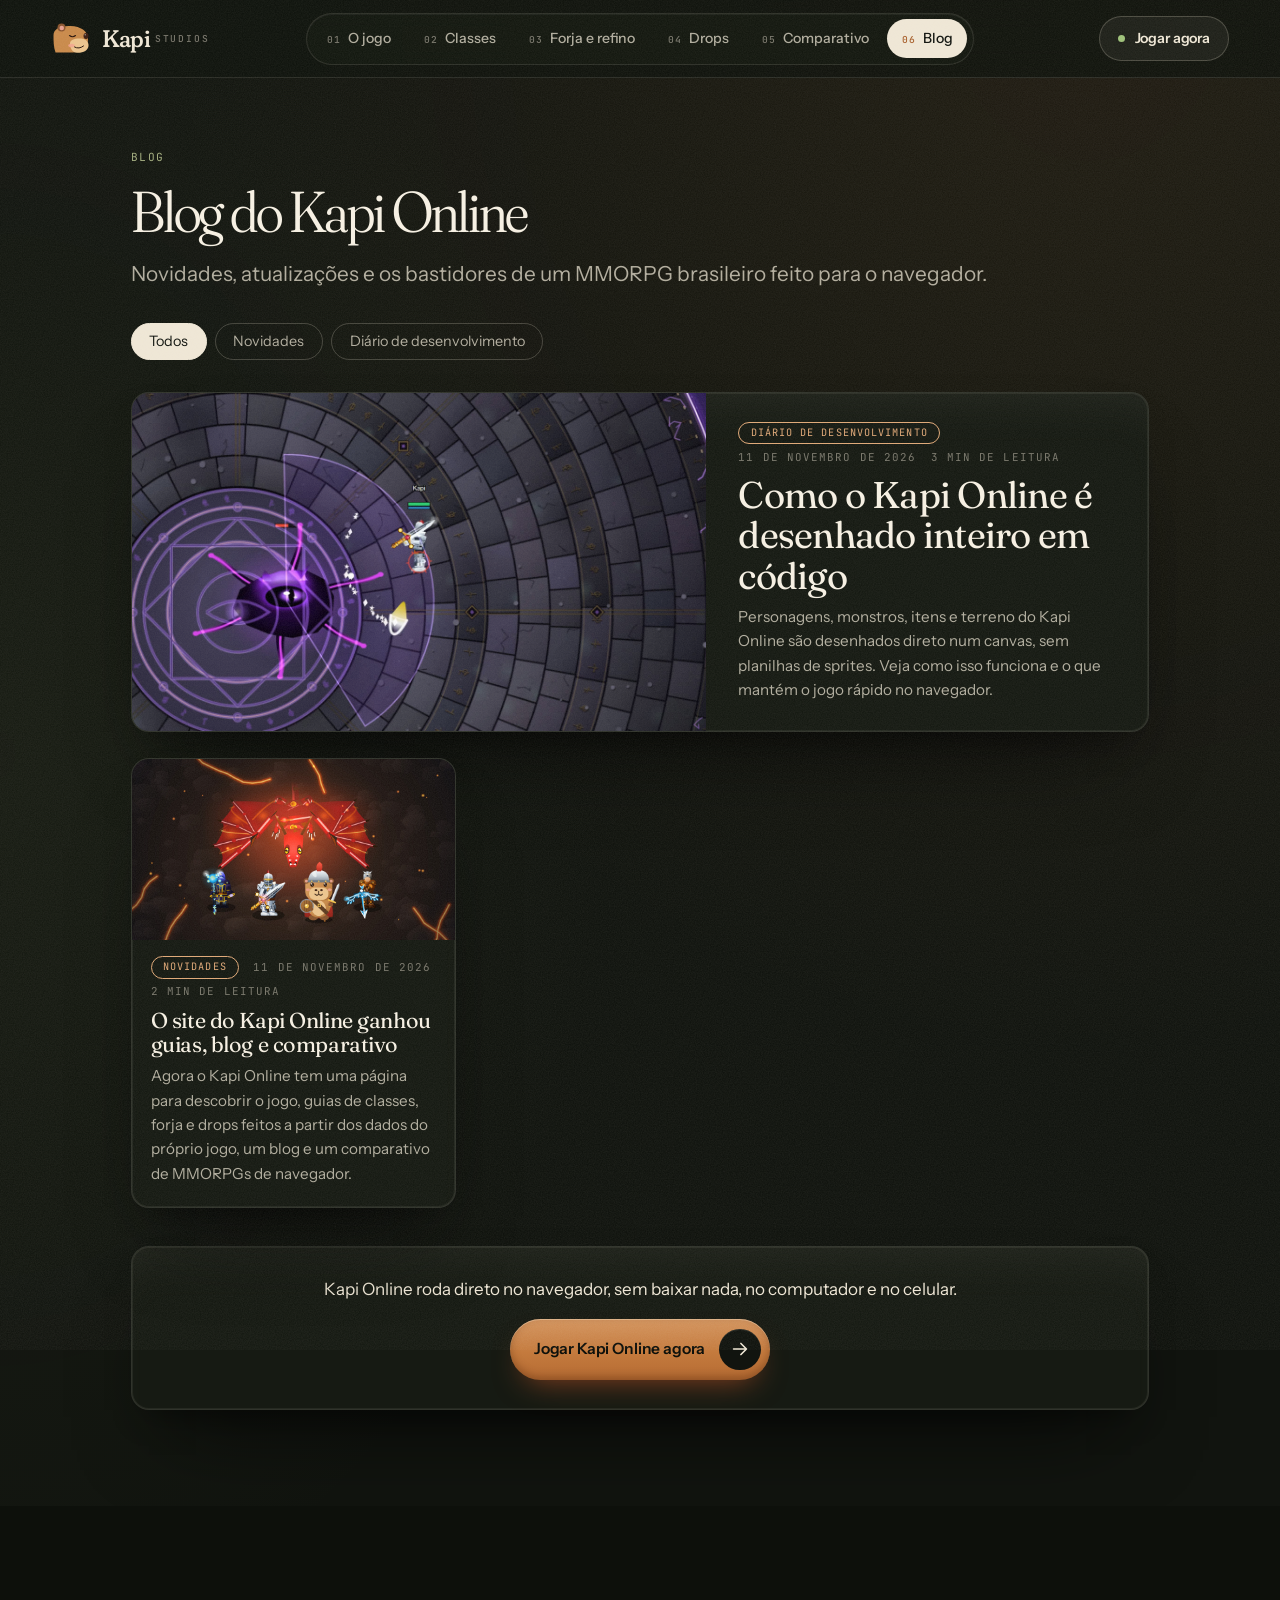
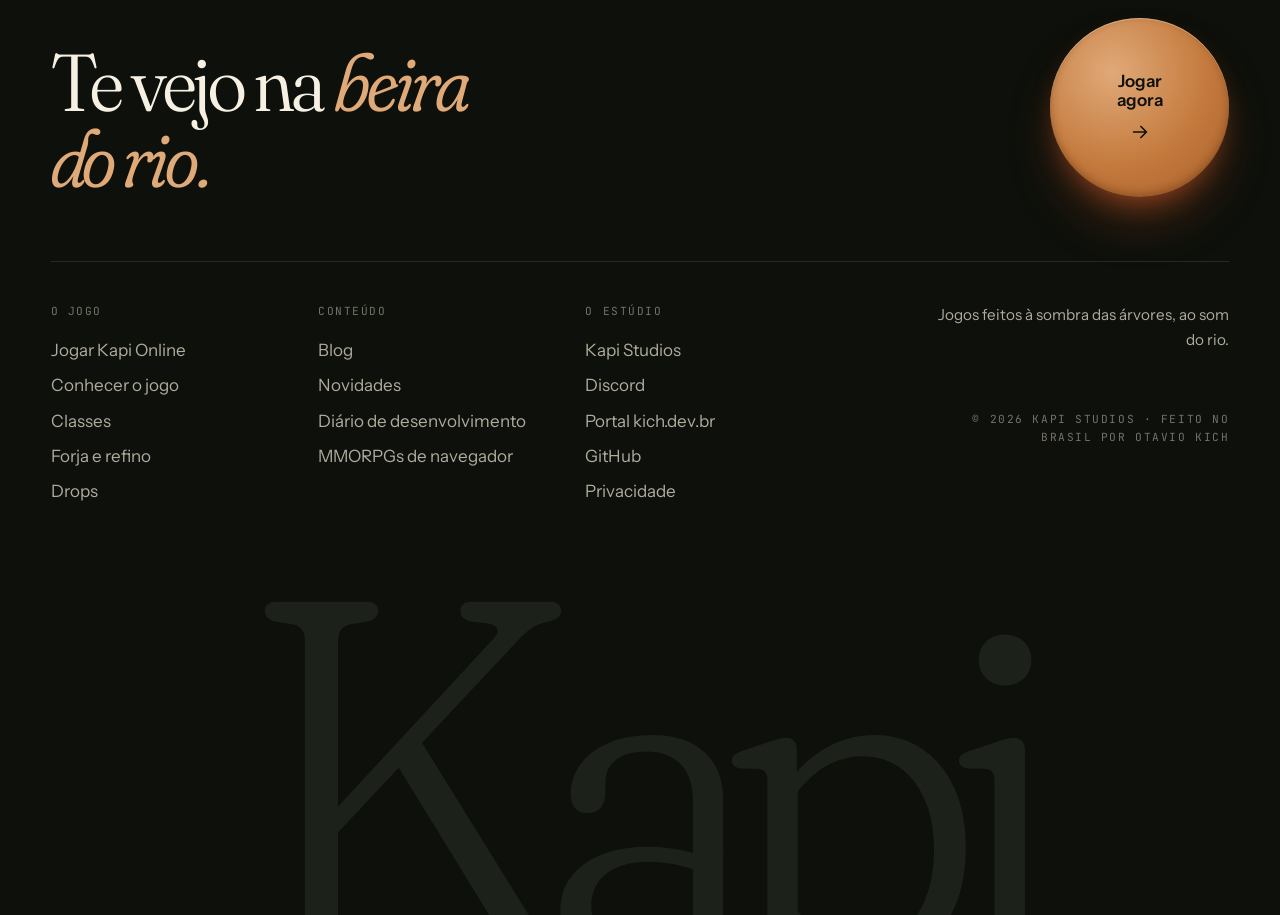
==== blog/index.html @ 9af3a51d "feat: sync latest updates from 2mmorpgexport (2026-11-11)" ====
<!DOCTYPE html>
<html lang="pt-BR">
<head>
<meta charset="UTF-8">
<meta name="viewport" content="width=device-width, initial-scale=1">
<title>Blog do Kapi Online: novidades e diário de desenvolvimento</title>
<meta name="description" content="Novidades, atualizações e o diário de desenvolvimento do Kapi Online, o MMORPG brasileiro de navegador.">
<meta name="theme-color" content="#11140f">
<link rel="canonical" href="https://kapistudios.kich.dev.br/blog/">
<meta property="og:type" content="website">
<meta property="og:site_name" content="Kapi Studios">
<meta property="og:locale" content="pt_BR">
<meta property="og:url" content="https://kapistudios.kich.dev.br/blog/">
<meta property="og:title" content="Blog do Kapi Online: novidades e diário de desenvolvimento">
<meta property="og:description" content="Novidades, atualizações e o diário de desenvolvimento do Kapi Online, o MMORPG brasileiro de navegador.">
<meta property="og:image" content="https://mmorpg.kich.dev.br/assets/social/kapi-online-v1.jpg">
<meta name="twitter:card" content="summary_large_image">
<meta name="twitter:title" content="Blog do Kapi Online: novidades e diário de desenvolvimento">
<meta name="twitter:description" content="Novidades, atualizações e o diário de desenvolvimento do Kapi Online, o MMORPG brasileiro de navegador.">
<meta name="twitter:image" content="https://mmorpg.kich.dev.br/assets/social/kapi-online-v1.jpg">
<link rel="icon" type="image/svg+xml" href="/assets/kapi-mark.svg">
<link rel="preconnect" href="https://fonts.googleapis.com">
<link rel="preconnect" href="https://fonts.gstatic.com" crossorigin>
<link href="https://fonts.googleapis.com/css2?family=Fraunces:ital,opsz,wght,SOFT,WONK@0,9..144,300..800,0..100,0..1;1,9..144,300..800,0..100,0..1&family=Instrument+Sans:wght@400..700&family=JetBrains+Mono:wght@400;500&display=swap" rel="stylesheet">
<link rel="stylesheet" href="/assets/site.css?v=42cb1a65">
<script>document.documentElement.classList.add('js')</script>
<script type="application/ld+json">{"@context":"https://schema.org","@type":"BreadcrumbList","itemListElement":[{"@type":"ListItem","position":1,"name":"Kapi Studios","item":"https://kapistudios.kich.dev.br/"},{"@type":"ListItem","position":2,"name":"Blog","item":"https://kapistudios.kich.dev.br/blog/"}]}</script>

</head>
<body>
<a class="skip-link" href="#conteudo">Pular direto pro conteúdo</a>
<div class="grain" aria-hidden="true"></div>
<header class="site-header" id="site-header">
<a href="/" class="brand" aria-label="Kapi Studios, página inicial"><img src="/assets/kapi-mark.svg" alt="" width="40" height="32" class="brand-mark"><span class="brand-word">Kapi<em>studios</em></span></a>
<nav class="main-nav" id="main-nav" aria-label="Navegação principal"><a class="nav-link" href="/mmorpg/"><span class="nav-num">01</span>O jogo</a><a class="nav-link" href="/mmorpg/classes/"><span class="nav-num">02</span>Classes</a><a class="nav-link" href="/mmorpg/forja/"><span class="nav-num">03</span>Forja e refino</a><a class="nav-link" href="/mmorpg/drops/"><span class="nav-num">04</span>Drops</a><a class="nav-link" href="/mmorpg/melhores-mmorpgs-de-navegador/"><span class="nav-num">05</span>Comparativo</a><a class="nav-link" href="/blog/" aria-current="page"><span class="nav-num">06</span>Blog</a></nav>
<div class="header-actions">
<a class="btn btn-pill" href="https://mmorpg.kich.dev.br/"><span class="live-dot" aria-hidden="true"></span><span>Jogar agora</span></a>
<button type="button" class="nav-toggle" id="nav-toggle" aria-expanded="false" aria-controls="main-nav" aria-label="Abrir o menu"><span></span><span></span></button>
</div>
</header>
<main id="conteudo" class="page">
<header class="page-head">
<p class="mono section-tag">blog</p>
<h1 class="display-md">Blog do Kapi Online</h1>
<p class="lead">Novidades, atualizações e os bastidores de um MMORPG brasileiro feito para o navegador.</p>
</header>
<ul class="cats" aria-label="Categorias"><li><a href="/blog/" aria-current="page">Todos</a></li><li><a href="/blog/categoria/novidades/">Novidades</a></li><li><a href="/blog/categoria/diario-de-desenvolvimento/">Diário de desenvolvimento</a></li></ul>
<div class="reveal"><article class="post-card featured"><img src="/assets/mmorpg/void.jpg" alt="Um guerreiro enfrenta o Terror do Vazio numa arena de runas desenhada em código" loading="eager"><div class="body"><div class="meta"><span class="chip">Diário de desenvolvimento</span><time datetime="2026-11-11">11 de novembro de 2026</time><span>3 min de leitura</span></div><h3><a href="/blog/como-o-kapi-online-e-desenhado-em-codigo/">Como o Kapi Online é desenhado inteiro em código</a></h3><p>Personagens, monstros, itens e terreno do Kapi Online são desenhados direto num canvas, sem planilhas de sprites. Veja como isso funciona e o que mantém o jogo rápido no navegador.</p></div></article></div>
<ul class="posts"><li class="reveal"><article class="post-card"><img src="/assets/mmorpg/hero.jpg" alt="Personagens das classes do Kapi Online diante de um dragão vermelho" loading="lazy"><div class="body"><div class="meta"><span class="chip">Novidades</span><time datetime="2026-11-11">11 de novembro de 2026</time><span>2 min de leitura</span></div><h3><a href="/blog/site-novo-guias-blog-comparativo/">O site do Kapi Online ganhou guias, blog e comparativo</a></h3><p>Agora o Kapi Online tem uma página para descobrir o jogo, guias de classes, forja e drops feitos a partir dos dados do próprio jogo, um blog e um comparativo de MMORPGs de navegador.</p></div></article></li></ul>
<aside class="cta"><p>Kapi Online roda direto no navegador, sem baixar nada, no computador e no celular.</p><a class="btn btn-primary" href="https://mmorpg.kich.dev.br/"><span>Jogar Kapi Online agora</span><span class="btn-icon"><svg width="22" height="22" viewBox="0 0 24 24" aria-hidden="true"><path d="M5 12h13M13 6l6 6-6 6" fill="none" stroke="currentColor" stroke-width="1.8" stroke-linecap="round" stroke-linejoin="round"/></svg></span></a></aside>
</main>
<footer class="site-footer">
<div class="footer-top">
<p class="footer-invite">Te vejo na <em>beira do rio.</em></p>
<a class="footer-orb" href="https://mmorpg.kich.dev.br/"><span>Jogar<br>agora</span><svg width="22" height="22" viewBox="0 0 24 24" aria-hidden="true"><path d="M5 12h13M13 6l6 6-6 6" fill="none" stroke="currentColor" stroke-width="1.8" stroke-linecap="round" stroke-linejoin="round"/></svg></a>
</div>
<div class="footer-cols">
<div class="footer-col"><p class="mono">o jogo</p><ul>
<li><a href="https://mmorpg.kich.dev.br/">Jogar Kapi Online</a></li>
<li><a href="/mmorpg/">Conhecer o jogo</a></li>
<li><a href="/mmorpg/classes/">Classes</a></li>
<li><a href="/mmorpg/forja/">Forja e refino</a></li>
<li><a href="/mmorpg/drops/">Drops</a></li>
</ul></div>
<div class="footer-col"><p class="mono">conteúdo</p><ul>
<li><a href="/blog/">Blog</a></li>
<li><a href="/blog/categoria/novidades/">Novidades</a></li>
<li><a href="/blog/categoria/diario-de-desenvolvimento/">Diário de desenvolvimento</a></li>
<li><a href="/mmorpg/melhores-mmorpgs-de-navegador/">MMORPGs de navegador</a></li>
</ul></div>
<div class="footer-col"><p class="mono">o estúdio</p><ul>
<li><a href="/">Kapi Studios</a></li>
<li><a href="https://discord.gg/JKZxhSctuv" rel="noopener noreferrer">Discord</a></li>
<li><a href="https://kich.dev.br" rel="noopener noreferrer">Portal kich.dev.br</a></li>
<li><a href="https://github.com/tavmata" rel="noopener noreferrer">GitHub</a></li>
<li><a href="https://mmorpg.kich.dev.br/privacy">Privacidade</a></li>
</ul></div>
<p class="footer-note">Jogos feitos à sombra das árvores, ao som do rio. <span class="mono">&copy; 2026 Kapi Studios &middot; feito no Brasil por Otavio Kich</span></p>
</div>
<p class="footer-wordmark" aria-hidden="true"><span>K</span><span>a</span><span>p</span><span>i</span></p>
</footer>
<script>(function(){var t=document.getElementById('nav-toggle'),n=document.getElementById('main-nav');if(t&&n){t.addEventListener('click',function(){var o=n.classList.toggle('is-open');t.setAttribute('aria-expanded',o?'true':'false')})}var els=document.querySelectorAll('.reveal');if(!('IntersectionObserver' in window)){els.forEach(function(e){e.classList.add('in')});return}var io=new IntersectionObserver(function(es){es.forEach(function(x){if(x.isIntersecting){x.target.classList.add('in');io.unobserve(x.target)}})},{threshold:.12});els.forEach(function(e){io.observe(e)})})()</script>
</body>
</html>
---- assets/site.css ----
/* Kapi Studios: game pages and blog (generated by tools/build-studio-site.js).
   Same palette, type and surfaces as ../style.css, kept apart so these pages stay light:
   forest ink, warm linen, clay and moss accents, Fraunces headings, mono labels. */
:root{
  --ink-950:#0d100b;--ink-900:#11140f;--ink-850:#161a13;--ink-800:#1c2119;--ink-700:#2a3125;--ink-600:#3b4434;
  --linen-50:#f6f0e3;--linen-100:#efe7d6;--linen-200:#e3d8c1;--linen-300:#cdbf9f;--linen-500:#9b9079;
  --clay-600:#a85f2b;--clay-500:#c47a3d;--clay-300:#e0a978;--ember:#df5f2b;--moss-500:#6e7b4b;--moss-300:#a3ad7f;--river:#4c7d78;--firefly:#e8cf7a;
  --bg:var(--ink-900);--text:var(--linen-100);--text-soft:rgba(239,231,214,.72);--text-faint:rgba(239,231,214,.46);
  --hairline:rgba(239,231,214,.12);--hairline-strong:rgba(239,231,214,.22);
  --font-display:'Fraunces','Iowan Old Style',Georgia,serif;
  --font-body:'Instrument Sans',ui-sans-serif,system-ui,-apple-system,sans-serif;
  --font-mono:'JetBrains Mono',ui-monospace,'SFMono-Regular',monospace;
  --gutter:clamp(1.25rem,.6rem + 3.2vw,4rem);
  --radius-sm:10px;--radius-md:18px;--radius-lg:30px;
  --shadow-plate:inset 0 0 0 1px rgba(239,231,214,.07),inset 0 40px 60px -40px rgba(239,231,214,.08),0 50px 90px -40px rgba(0,0,0,.75),0 18px 30px -18px rgba(0,0,0,.5);
  --shadow-press:inset 0 1px 0 rgba(255,236,210,.38),inset 0 -3px 8px rgba(70,28,6,.35),0 14px 30px -14px rgba(223,95,43,.6);
  --ease-out:cubic-bezier(.22,1,.36,1);--ease-spring:cubic-bezier(.34,1.56,.64,1)
}
*,*::before,*::after{box-sizing:border-box;margin:0;padding:0}
html{background:var(--ink-950);font-size:16px;scroll-behavior:smooth;-webkit-text-size-adjust:100%}
body{background:radial-gradient(120% 70% at 85% 0%,rgba(196,122,61,.09),transparent 60%),radial-gradient(80% 60% at 0% 30%,rgba(110,123,75,.08),transparent 60%),var(--bg);color:var(--text);font-family:var(--font-body);font-size:1.0625rem;line-height:1.6;-webkit-font-smoothing:antialiased;overflow-x:hidden;text-rendering:optimizeLegibility}
img,video,svg{display:block;max-width:100%}
img{height:auto}
button{font:inherit;color:inherit;background:none;border:0;cursor:pointer}
a{color:var(--clay-300)}
a:hover{color:var(--linen-50)}
ul,ol{list-style:none}
::selection{background:var(--clay-500);color:var(--ink-950)}
:focus-visible{outline:1.5px solid var(--firefly);outline-offset:4px;border-radius:6px}
.skip-link{position:fixed;top:-100px;left:1rem;z-index:1001;padding:.7rem 1.1rem;border-radius:999px;background:var(--linen-100);color:var(--ink-900);font-weight:600;text-decoration:none;transition:top .3s var(--ease-out)}
.skip-link:focus{top:1rem}

/* type */
.mono{font-family:var(--font-mono);font-size:.7rem;font-weight:400;letter-spacing:.14em;text-transform:uppercase;color:var(--text-faint)}
.display-md,.display-lg,.manifesto{font-family:var(--font-display);font-weight:340;font-variation-settings:'opsz' 144,'SOFT' 50,'WONK' 0;letter-spacing:-.035em;line-height:1.02;color:var(--linen-50)}
.display-md{font-size:clamp(2rem,1.2rem + 3vw,3.6rem)}
.display-lg{font-size:clamp(2.4rem,1.2rem + 4.6vw,5.2rem)}
em{font-style:italic;font-variation-settings:'opsz' 144,'SOFT' 100,'WONK' 1;color:var(--clay-300)}
h2,h3{font-family:var(--font-display);font-weight:400;letter-spacing:-.02em;line-height:1.1;color:var(--linen-50)}
h2{font-size:clamp(1.6rem,1.2rem + 1.6vw,2.4rem);margin-bottom:.6rem}
h3{font-size:1.3rem;margin:1.4rem 0 .5rem}
p{margin-bottom:1rem}
.lead{font-size:clamp(1.08rem,.95rem + .45vw,1.3rem);color:var(--text-soft);max-width:62ch}
.note{color:var(--text-soft);font-size:.95rem}
.more{font-weight:600}

/* film grain */
.grain{position:fixed;inset:-50%;z-index:998;pointer-events:none;opacity:.07;background-image:url("data:image/svg+xml;utf8,<svg xmlns='http://www.w3.org/2000/svg' width='220' height='220'><filter id='n'><feTurbulence type='fractalNoise' baseFrequency='0.85' numOctaves='3' stitchTiles='stitch'/><feColorMatrix values='0 0 0 0 0.94  0 0 0 0 0.88  0 0 0 0 0.78  0 0 0 1.1 -0.2'/></filter><rect width='100%25' height='100%25' filter='url(%23n)'/></svg>")}

/* buttons */
.btn{position:relative;display:inline-flex;align-items:center;gap:.85rem;padding:.6rem .6rem .6rem 1.5rem;border-radius:999px;font-family:var(--font-body);font-size:.97rem;font-weight:600;letter-spacing:-.01em;text-decoration:none;white-space:nowrap;transition:background .4s var(--ease-out),color .4s var(--ease-out),box-shadow .4s var(--ease-out)}
.btn-icon{display:grid;place-items:center;width:2.6rem;height:2.6rem;border-radius:50%;transition:transform .5s var(--ease-spring)}
.btn:hover .btn-icon{transform:rotate(-35deg) scale(1.06)}
.btn-primary{background:linear-gradient(180deg,var(--clay-300) -40%,var(--clay-500) 55%,var(--clay-600) 140%);color:var(--ink-950);box-shadow:var(--shadow-press)}
.btn-primary:hover{color:var(--ink-950);box-shadow:var(--shadow-press),0 22px 44px -16px rgba(223,95,43,.7)}
.btn-primary .btn-icon{background:var(--ink-900);color:var(--linen-100);box-shadow:inset 0 1px 0 rgba(239,231,214,.12)}
.btn-ink{background:var(--ink-800);color:var(--linen-100);box-shadow:inset 0 1px 0 rgba(239,231,214,.14),0 16px 30px -16px rgba(13,16,11,.7);border:1px solid var(--hairline)}
.btn-ink:hover{color:var(--linen-50);background:var(--ink-700)}
.btn-ink .btn-icon{background:var(--clay-500);color:var(--ink-950)}
.btn-quiet{padding:.6rem 1rem .6rem .6rem;color:var(--text)}
.btn-quiet:hover{color:var(--linen-50)}
.play-disc{display:grid;place-items:center;width:2.6rem;height:2.6rem;border-radius:50%;border:1px solid var(--hairline-strong);transition:background .4s var(--ease-out),color .4s,transform .6s var(--ease-spring)}
.btn-quiet:hover .play-disc{background:var(--linen-100);color:var(--ink-900);transform:scale(1.08)}
.btn-pill{padding:.62rem 1.15rem;gap:.6rem;font-size:.88rem;background:rgba(239,231,214,.06);border:1px solid var(--hairline-strong);color:var(--text)}
.btn-pill:hover{background:var(--linen-100);color:var(--ink-900)}
.live-dot{display:inline-block;width:7px;height:7px;border-radius:50%;background:#9fc27a;flex:none;animation:livePulse 2.4s var(--ease-out) infinite}
@keyframes livePulse{0%{box-shadow:0 0 0 0 rgba(159,194,122,.55)}100%{box-shadow:0 0 0 10px rgba(159,194,122,0)}}

/* header */
.site-header{position:sticky;top:0;z-index:100;display:grid;grid-template-columns:1fr auto 1fr;align-items:center;padding:.8rem var(--gutter);background:rgba(17,20,15,.86);backdrop-filter:blur(14px) saturate(1.2);-webkit-backdrop-filter:blur(14px) saturate(1.2);border-bottom:1px solid var(--hairline)}
.brand{display:inline-flex;align-items:center;gap:.7rem;text-decoration:none;justify-self:start;color:var(--text)}
.brand:hover{color:var(--text)}
.brand-mark{width:40px;transition:transform .7s var(--ease-spring)}
.brand:hover .brand-mark{transform:rotate(-8deg) translateY(-2px)}
.brand-word{font-family:var(--font-display);font-size:1.5rem;font-weight:500;letter-spacing:-.03em;font-variation-settings:'opsz' 72,'SOFT' 100,'WONK' 0;line-height:1}
.brand-word em{margin-left:.3rem;font-family:var(--font-mono);font-style:normal;font-size:.6rem;letter-spacing:.2em;text-transform:uppercase;color:var(--text-faint);vertical-align:.5em;font-variation-settings:normal}
.main-nav{display:flex;gap:.25rem;padding:.35rem;border-radius:999px;background:rgba(22,26,19,.7);border:1px solid var(--hairline);box-shadow:inset 0 1px 0 rgba(239,231,214,.06)}
.nav-link{display:inline-flex;align-items:baseline;gap:.45rem;padding:.5rem .9rem;border-radius:999px;font-size:.88rem;font-weight:500;color:var(--text-soft);text-decoration:none;white-space:nowrap;transition:color .35s var(--ease-out),background .35s var(--ease-out)}
.nav-num{font-family:var(--font-mono);font-size:.6rem;letter-spacing:.1em;color:var(--text-faint)}
.nav-link:hover{color:var(--text);background:rgba(239,231,214,.06)}
.nav-link[aria-current="page"]{color:var(--ink-900);background:var(--linen-100)}
.nav-link[aria-current="page"] .nav-num{color:var(--clay-600)}
.header-actions{display:flex;align-items:center;gap:.75rem;justify-self:end}
.nav-toggle{display:none;position:relative;width:46px;height:46px;border-radius:50%;border:1px solid var(--hairline-strong);background:rgba(22,26,19,.7)}
.nav-toggle span{position:absolute;left:14px;right:14px;height:1.5px;background:var(--linen-100);transition:transform .4s var(--ease-out),top .4s var(--ease-out)}
.nav-toggle span:first-child{top:19px}
.nav-toggle span:last-child{top:26px}
.nav-toggle[aria-expanded="true"] span:first-child{top:22px;transform:rotate(45deg)}
.nav-toggle[aria-expanded="true"] span:last-child{top:22px;transform:rotate(-45deg)}

/* hero (game hub) */
.hero{position:relative;overflow:hidden;min-height:min(84vh,720px);display:grid;place-items:center;text-align:center;isolation:isolate}
.hero-bg{position:absolute;inset:0;z-index:-2;background-size:cover;background-position:center 35%}
.hero::after{content:"";position:absolute;inset:0;z-index:-1;background:radial-gradient(ellipse 72% 64% at 50% 52%,rgba(13,16,11,.7),transparent 80%),linear-gradient(180deg,rgba(13,16,11,.55) 0%,rgba(13,16,11,.3) 40%,rgba(13,16,11,.85) 86%,var(--ink-900) 100%)}
.hero-in{position:relative;max-width:900px;padding:56px var(--gutter) 90px}
.hero-logo{margin:0 auto 6px;width:min(200px,46vw);filter:drop-shadow(0 8px 18px rgba(0,0,0,.65))}
.hero-tag{display:block;margin-bottom:18px;color:var(--moss-300)}
.hero h1{margin-bottom:18px;text-shadow:0 8px 40px rgba(0,0,0,.8)}
.hero .lead{margin:0 auto 30px;color:var(--linen-100);text-shadow:0 2px 12px rgba(0,0,0,.9)}
.hero-cta{display:flex;flex-wrap:wrap;justify-content:center;align-items:center;gap:14px 22px}
.fireflies{position:absolute;inset:0;z-index:-1;pointer-events:none}
.fireflies span{position:absolute;left:var(--x);top:var(--y);width:var(--s);height:var(--s);border-radius:50%;background:var(--firefly);box-shadow:0 0 10px 3px rgba(232,207,122,.5);opacity:0;animation:drift var(--d) ease-in-out var(--dl) infinite}
@keyframes drift{0%{opacity:0;transform:translate(0,0)}20%{opacity:.9}50%{transform:translate(var(--dx),-30px)}80%{opacity:.7}100%{opacity:0;transform:translate(calc(var(--dx) * -.6),-70px)}}

/* page structure */
.wrap{max-width:1120px;margin:0 auto;padding:0 var(--gutter)}
.wrap.narrow{max-width:820px;text-align:center}
.band{padding:clamp(3.5rem,2rem + 6vw,7rem) 0}
.section-label{display:flex;align-items:center;gap:1rem;margin-bottom:2rem}
.label-rule{flex:1;max-width:120px;height:1px;background:var(--hairline-strong)}
.wrap.narrow .section-label{justify-content:center}
.section-head{max-width:62ch;margin:0 0 2.4rem}
.page{max-width:1120px;margin:0 auto;padding:clamp(2.5rem,2rem + 3vw,5rem) var(--gutter) 4rem}
.page-head{margin-bottom:2rem}
.section-tag{display:block;margin-bottom:1rem;color:var(--moss-300)}
.page-head h1{margin-bottom:1rem}

/* stats */
.stats{max-width:1120px;margin:-3.2rem auto 0;position:relative;z-index:3;padding:0 var(--gutter)}
.stats ul{display:grid;grid-template-columns:repeat(4,1fr);background:var(--ink-850);border:1px solid var(--hairline);border-radius:var(--radius-md);box-shadow:var(--shadow-plate)}
.stats li{padding:1.3rem .8rem;text-align:center;border-right:1px solid var(--hairline)}
.stats li:last-child{border-right:0}
.stats b{display:block;font-family:var(--font-display);font-weight:340;font-size:clamp(2rem,1.4rem + 2.4vw,3.2rem);line-height:1.05;color:var(--clay-300);font-variation-settings:'opsz' 144,'SOFT' 50}

/* class cards */
.cards{display:grid;grid-template-columns:repeat(auto-fit,minmax(190px,1fr));gap:14px}
.class-card{display:block;height:100%;padding:1.2rem 1.1rem 1.1rem;border-radius:var(--radius-md);background:linear-gradient(180deg,var(--ink-800),var(--ink-850));border:1px solid var(--hairline);border-top:3px solid var(--c,var(--clay-500));color:var(--text-soft);text-decoration:none;box-shadow:var(--shadow-plate);transition:transform .4s var(--ease-out),border-color .4s}
.class-card:hover{transform:translateY(-5px);border-color:var(--c);color:var(--text)}
.class-card h3{margin:0 0 .5rem;color:var(--c,var(--linen-50));font-size:1.45rem}
.class-card p{margin:0;font-size:.92rem}
.cards + .note{text-align:center;margin-top:1.6rem}

/* feature rows */
.feature{display:grid;grid-template-columns:1fr 1.1fr;gap:clamp(1.6rem,4vw,4rem);align-items:center}
.feature.rev figure{order:2}
.feature figure{margin:0;border-radius:var(--radius-md);overflow:hidden;border:1px solid var(--hairline);box-shadow:var(--shadow-plate)}
.feature figure img{width:100%;aspect-ratio:16/10;object-fit:cover}
.feature h2{margin-bottom:1rem}
.plate{background:var(--ink-850)}
.ladder{display:flex;align-items:flex-end;gap:5px;height:240px;padding:22px 16px 10px}
.ladder .bar{flex:1;height:100%;display:flex;flex-direction:column;justify-content:flex-end;align-items:center;gap:5px}
.ladder .bar i{display:block;width:100%;height:calc((100% - 22px) * var(--p));border-radius:5px 5px 0 0;background:linear-gradient(180deg,var(--firefly),var(--clay-500));box-shadow:inset 0 1px 0 rgba(255,244,219,.4)}
.ladder .bar.risk i{background:linear-gradient(180deg,#e9805f,#8f2f1c)}
.ladder .bar b{font-family:var(--font-mono);font-size:.62rem;font-weight:400;color:var(--text-faint);height:17px}
.ladder-cap{margin:0;padding:.8rem 1rem;font-size:.85rem;color:var(--text-soft);text-align:center;border-top:1px solid var(--hairline)}
.ores{display:flex;flex-wrap:wrap;gap:.6rem;margin:1rem 0 1.4rem}
.ore{display:inline-flex;align-items:center;gap:.5rem;padding:.35rem .9rem;border-radius:999px;background:var(--ink-850);border:1px solid var(--hairline);font-size:.88rem}
.ore i{width:11px;height:11px;border-radius:50%;background:var(--c);box-shadow:0 0 9px var(--c)}
.manifesto-band{background:linear-gradient(180deg,transparent,rgba(110,123,75,.06),transparent)}
.manifesto{font-size:clamp(2.2rem,1.2rem + 4vw,4.4rem);margin-bottom:1.4rem}
.manifesto-band p:not(.manifesto){color:var(--text-soft);max-width:56ch;margin-left:auto;margin-right:auto}
.more-row{text-align:center;margin-top:1.6rem}

/* guides: plates and tables */
.panel{background:var(--ink-850);border:1px solid var(--hairline);border-radius:var(--radius-md);padding:1.6rem 1.6rem .8rem;margin:1.4rem 0;box-shadow:var(--shadow-plate)}
.toc{display:flex;flex-wrap:wrap;gap:.5rem .6rem;margin:1.2rem 0}
.toc a{display:block;padding:.4rem 1rem;border-radius:999px;background:var(--ink-850);border:1px solid var(--hairline);color:var(--text-soft);text-decoration:none;font-size:.92rem}
.toc a:hover{border-color:var(--clay-300);color:var(--linen-50)}
.scroll{overflow-x:auto;margin:0 0 1rem;border-radius:var(--radius-sm);background:var(--ink-900);border:1px solid var(--hairline)}
table{width:100%;border-collapse:collapse;font-size:.93rem;min-width:560px}
caption{caption-side:top;text-align:left;padding:.7rem .9rem;color:var(--text-faint);font-size:.85rem}
th,td{text-align:left;padding:.6rem .9rem;vertical-align:top;border-bottom:1px solid var(--hairline)}
th{font-family:var(--font-mono);font-size:.68rem;font-weight:400;letter-spacing:.12em;text-transform:uppercase;color:var(--clay-300);background:var(--ink-850);white-space:nowrap}
tbody tr:nth-child(even){background:rgba(239,231,214,.025)}
td.num,th.num{text-align:right;white-space:nowrap}
td.safe{color:#a9d68b}
td.risk{color:#f0a08c}
ul.plain{padding-left:1.2rem;list-style:disc;margin-bottom:1rem}
ul.plain li{margin-bottom:.35rem}
.cta{margin:2.4rem 0 0;padding:1.8rem;border-radius:var(--radius-md);background:var(--ink-850);border:1px solid var(--hairline);text-align:center;box-shadow:var(--shadow-plate)}
.cta p{margin-bottom:1rem}

/* blog */
.cats{display:flex;flex-wrap:wrap;gap:.5rem;margin:.4rem 0 2rem}
.cats a{display:block;padding:.4rem 1.1rem;border-radius:999px;border:1px solid var(--hairline-strong);color:var(--text-soft);text-decoration:none;font-size:.9rem}
.cats a:hover{color:var(--linen-50);border-color:var(--clay-300)}
.cats a[aria-current="page"]{background:var(--linen-100);color:var(--ink-900);border-color:var(--linen-100)}
.posts{display:grid;grid-template-columns:repeat(auto-fill,minmax(290px,1fr));gap:22px}
.post-card{position:relative;display:flex;flex-direction:column;height:100%;border-radius:var(--radius-md);overflow:hidden;background:var(--ink-850);border:1px solid var(--hairline);box-shadow:var(--shadow-plate);transition:transform .45s var(--ease-out)}
.post-card:hover{transform:translateY(-5px)}
.post-card img{width:100%;aspect-ratio:16/9;object-fit:cover}
.post-card .body{padding:1rem 1.2rem 1.3rem;display:flex;flex-direction:column;gap:.5rem;flex:1}
.post-card h3{margin:0;font-size:1.35rem}
.post-card h3 a{color:var(--linen-50);text-decoration:none}
.post-card h3 a::after{content:"";position:absolute;inset:0}
.post-card p{margin:0;color:var(--text-soft);font-size:.95rem}
.meta{display:flex;flex-wrap:wrap;gap:.3rem .9rem;align-items:center;font-family:var(--font-mono);font-size:.68rem;letter-spacing:.1em;text-transform:uppercase;color:var(--text-faint)}
.chip{display:inline-block;padding:.12rem .7rem;border-radius:999px;border:1px solid var(--clay-300);color:var(--clay-300);text-decoration:none;font-size:.64rem}
a.chip:hover{background:var(--clay-300);color:var(--ink-900)}
.featured{display:grid;grid-template-columns:1.3fr 1fr;margin-bottom:1.6rem}
.featured img{aspect-ratio:auto;height:100%;min-height:280px}
.featured .body{padding:1.8rem 2rem;justify-content:center}
.featured h3{font-size:clamp(1.7rem,1.2rem + 1.4vw,2.4rem)}
.article{max-width:780px;margin:0 auto;padding:clamp(2.5rem,2rem + 3vw,5rem) var(--gutter) 2rem}
.article .meta{margin-bottom:1.2rem}
.article h1{margin-bottom:1rem}
.article .cover{width:100%;aspect-ratio:16/9;object-fit:cover;border-radius:var(--radius-md);margin:1.6rem 0 2rem;border:1px solid var(--hairline);box-shadow:var(--shadow-plate)}
.prose{font-size:1.1rem;line-height:1.8;color:var(--text-soft)}
.prose h2{margin:2.6rem 0 .8rem;color:var(--linen-50)}
.prose h3{margin:2rem 0 .6rem}
.prose strong{color:var(--linen-100)}
.prose ul,.prose ol{padding-left:1.4rem;margin-bottom:1rem}
.prose ul{list-style:disc}
.prose ol{list-style:decimal}
.prose li{margin-bottom:.45rem}
.prose blockquote{margin:1.4rem 0;padding:.4rem 1.2rem;border-left:3px solid var(--clay-500);background:rgba(0,0,0,.2);color:var(--text-soft)}
.prose code{font-family:var(--font-mono);font-size:.88em;background:var(--ink-800);border:1px solid var(--hairline);border-radius:5px;padding:.08em .4em}
.prose pre{overflow-x:auto;background:var(--ink-850);border:1px solid var(--hairline);border-radius:var(--radius-sm);padding:1rem;margin-bottom:1rem}
.prose pre code{border:0;padding:0;background:none}
.prose img{margin:1.4rem auto;border-radius:var(--radius-sm)}
.prose hr{border:0;border-top:1px solid var(--hairline);margin:2rem 0}
.pager{display:grid;grid-template-columns:1fr 1fr;gap:1rem;margin-top:2.4rem}
.pager a{display:block;padding:1rem 1.2rem;border-radius:var(--radius-sm);background:var(--ink-850);border:1px solid var(--hairline);text-decoration:none;color:var(--text)}
.pager a:hover{border-color:var(--clay-300)}
.pager small{display:block;margin-bottom:.2rem}
.pager .next{text-align:right}

/* footer */
.site-footer{position:relative;padding:clamp(4rem,3rem + 5vw,8rem) var(--gutter) 0;background:var(--ink-950);overflow:hidden;overflow:clip;isolation:isolate;margin-top:2rem}
.footer-top{position:relative;z-index:3;display:flex;justify-content:space-between;align-items:flex-end;gap:2rem;padding-bottom:clamp(2.5rem,5vw,5rem);border-bottom:1px solid var(--hairline)}
.footer-invite{font-family:var(--font-display);font-weight:340;font-variation-settings:'opsz' 144,'SOFT' 50;letter-spacing:-.035em;font-size:clamp(2.6rem,1.2rem + 4.8vw,6rem);max-width:10ch;line-height:.95;margin:0;color:var(--linen-50)}
.footer-orb{flex:none;display:grid;place-items:center;align-content:center;gap:.6rem;width:clamp(120px,14vw,180px);aspect-ratio:1;border-radius:50%;background:radial-gradient(circle at 35% 30%,var(--clay-300),var(--clay-500) 55%,var(--clay-600));color:var(--ink-950);text-align:center;text-decoration:none;font-weight:600;line-height:1.15;box-shadow:var(--shadow-press),0 30px 60px -20px rgba(223,95,43,.45)}
.footer-orb:hover{color:var(--ink-950)}
.footer-orb svg{transition:transform .6s var(--ease-spring)}
.footer-orb:hover svg{transform:rotate(-45deg) scale(1.15)}
.footer-cols{position:relative;z-index:3;display:grid;grid-template-columns:1fr 1fr 1fr 1.6fr;gap:2rem;padding:2.6rem 0}
.footer-col ul{margin-top:1rem;display:grid;gap:.5rem}
.footer-col a{text-decoration:none;color:var(--text-soft);transition:color .3s}
.footer-col a:hover{color:var(--linen-50)}
.footer-note{justify-self:end;max-width:30ch;text-align:right;color:var(--text-soft);display:grid;gap:1rem;font-size:.95rem}
.footer-wordmark{position:relative;z-index:1;display:flex;justify-content:center;font-family:var(--font-display);font-size:clamp(9rem,40vw,40rem);font-weight:300;line-height:.72;letter-spacing:-.06em;font-variation-settings:'opsz' 144,'SOFT' 100,'WONK' 1;color:var(--ink-800);user-select:none;transform:translateY(12%);margin:0}

/* reveal on scroll: only hidden when the script marked the page, so crawlers and no-JS readers see everything */
.js .reveal{opacity:0;transform:translateY(24px);transition:opacity .8s var(--ease-out),transform .8s var(--ease-out)}
.js .reveal.in{opacity:1;transform:none}

@media (max-width:1080px){
  .site-header{grid-template-columns:1fr auto}
  .nav-toggle{display:block}
  .main-nav{display:none;position:absolute;top:100%;left:var(--gutter);right:var(--gutter);flex-direction:column;gap:.1rem;padding:.6rem;border-radius:var(--radius-md);background:rgba(17,20,15,.97)}
  .main-nav.is-open{display:flex}
  .nav-link{padding:.8rem 1rem}
}
@media (max-width:860px){
  .feature{grid-template-columns:1fr}
  .feature.rev figure{order:0}
  .featured{grid-template-columns:1fr}
  .featured img{aspect-ratio:16/9;min-height:0}
  .footer-cols{grid-template-columns:1fr 1fr}
  .footer-note{justify-self:start;text-align:left;grid-column:1/-1}
  .footer-top{flex-direction:column;align-items:flex-start}
}
@media (max-width:640px){
  .stats ul{grid-template-columns:repeat(2,1fr)}
  .stats li:nth-child(2){border-right:0}
  .stats li:nth-child(-n+2){border-bottom:1px solid var(--hairline)}
  .panel{padding:1.2rem 1rem .6rem}
  .pager{grid-template-columns:1fr}
  .footer-cols{grid-template-columns:1fr}
  .brand-word em{display:none}
  .btn-pill{padding:.55rem .9rem}
}
@media (prefers-reduced-motion:reduce){
  html{scroll-behavior:auto}
  .fireflies,.grain{display:none}
  .live-dot{animation:none}
  .js .reveal{opacity:1;transform:none;transition:none}
  .class-card,.post-card,.btn-icon,.brand-mark{transition:none}
}
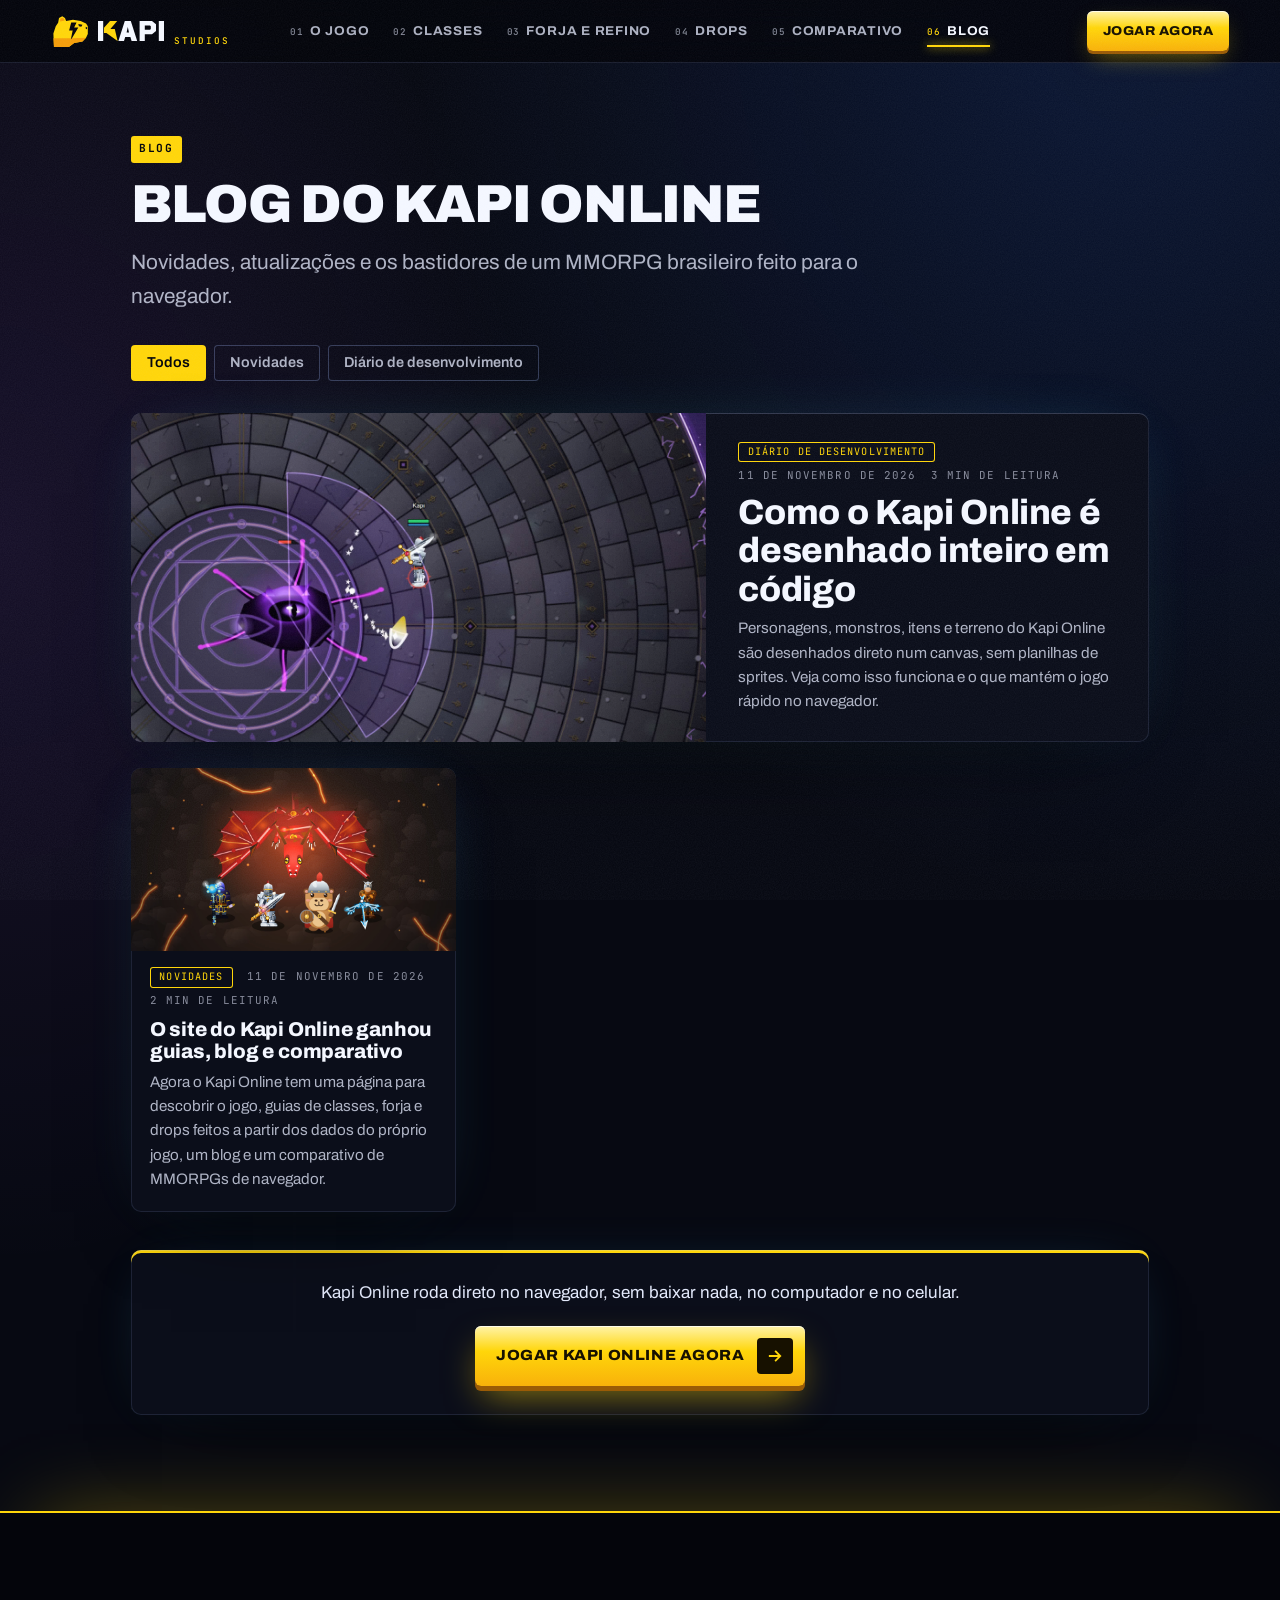
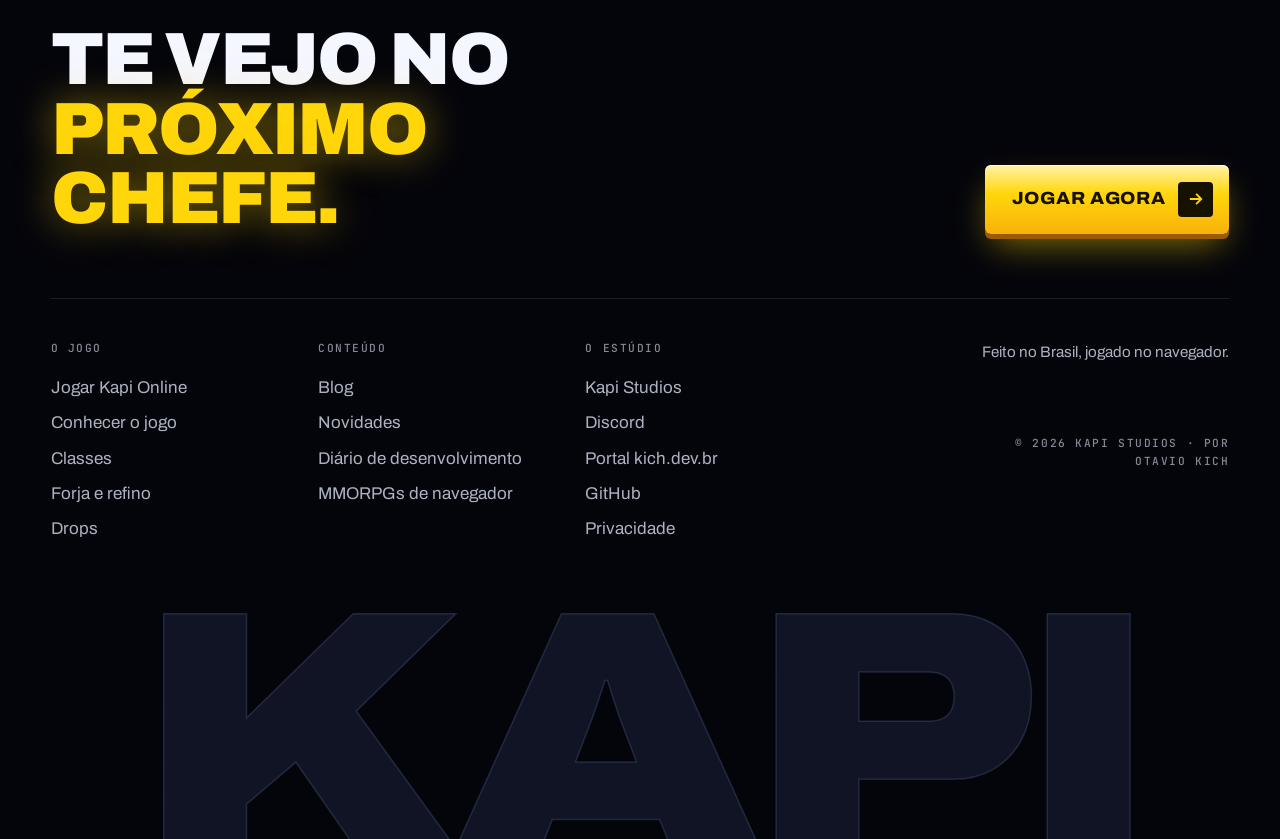
==== commit 3ccef358: "feat: sync latest updates from 2mmorpgexport (2026-11-11)" ====
--- a/blog/index.html
+++ b/blog/index.html
@@ -5,7 +5,7 @@
 <meta name="viewport" content="width=device-width, initial-scale=1">
 <title>Blog do Kapi Online: novidades e diário de desenvolvimento</title>
 <meta name="description" content="Novidades, atualizações e o diário de desenvolvimento do Kapi Online, o MMORPG brasileiro de navegador.">
-<meta name="theme-color" content="#11140f">
+<meta name="theme-color" content="#070912">
 <link rel="canonical" href="https://kapistudios.kich.dev.br/blog/">
 <meta property="og:type" content="website">
 <meta property="og:site_name" content="Kapi Studios">
@@ -18,12 +18,12 @@
 <meta name="twitter:title" content="Blog do Kapi Online: novidades e diário de desenvolvimento">
 <meta name="twitter:description" content="Novidades, atualizações e o diário de desenvolvimento do Kapi Online, o MMORPG brasileiro de navegador.">
 <meta name="twitter:image" content="https://mmorpg.kich.dev.br/assets/social/kapi-online-v1.jpg">
-<link rel="icon" type="image/svg+xml" href="/assets/kapi-mark.svg">
+<link rel="icon" type="image/svg+xml" href="/assets/favicon.svg">
 <link rel="preconnect" href="https://fonts.googleapis.com">
 <link rel="preconnect" href="https://fonts.gstatic.com" crossorigin>
-<link href="https://fonts.googleapis.com/css2?family=Fraunces:ital,opsz,wght,SOFT,WONK@0,9..144,300..800,0..100,0..1;1,9..144,300..800,0..100,0..1&family=Instrument+Sans:wght@400..700&family=JetBrains+Mono:wght@400;500&display=swap" rel="stylesheet">
-<link rel="stylesheet" href="/assets/site.css?v=42cb1a65">
-<script>document.documentElement.classList.add('js')</script>
+<link href="https://fonts.googleapis.com/css2?family=Archivo:wdth,wght@62..125,100..900&family=JetBrains+Mono:wght@400;500;700&display=swap" rel="stylesheet">
+<link rel="stylesheet" href="/assets/site.css?v=2c4f2793">
+<script>document.documentElement.classList.add('js');(function(){try{var K='kapi_acq',M=2592e6,R=/^[a-z0-9][a-z0-9_-]{0,63}$/,now=Date.now(),s=JSON.parse(localStorage.getItem(K)||'null');if(s&&R.test(s.ref)&&now-Number(s.seenAt)<M)return;var q=new URLSearchParams(location.search),r=(q.get('ref')||q.get('utm_source')||'').trim().toLowerCase();if(R.test(r))localStorage.setItem(K,JSON.stringify({ref:r,landing:location.pathname,seenAt:now}))}catch(e){}})();</script>
 <script type="application/ld+json">{"@context":"https://schema.org","@type":"BreadcrumbList","itemListElement":[{"@type":"ListItem","position":1,"name":"Kapi Studios","item":"https://kapistudios.kich.dev.br/"},{"@type":"ListItem","position":2,"name":"Blog","item":"https://kapistudios.kich.dev.br/blog/"}]}</script>
 
 </head>
@@ -31,10 +31,10 @@
 <a class="skip-link" href="#conteudo">Pular direto pro conteúdo</a>
 <div class="grain" aria-hidden="true"></div>
 <header class="site-header" id="site-header">
-<a href="/" class="brand" aria-label="Kapi Studios, página inicial"><img src="/assets/kapi-mark.svg" alt="" width="40" height="32" class="brand-mark"><span class="brand-word">Kapi<em>studios</em></span></a>
+<a href="/" class="brand" aria-label="Kapi Studios, página inicial"><img src="/assets/kapi-mark.svg" alt="" width="38" height="38" class="brand-mark"><img src="/assets/kapi-wordmark.svg" alt="" width="66" height="20" class="brand-type"><span class="brand-sub">studios</span></a>
 <nav class="main-nav" id="main-nav" aria-label="Navegação principal"><a class="nav-link" href="/mmorpg/"><span class="nav-num">01</span>O jogo</a><a class="nav-link" href="/mmorpg/classes/"><span class="nav-num">02</span>Classes</a><a class="nav-link" href="/mmorpg/forja/"><span class="nav-num">03</span>Forja e refino</a><a class="nav-link" href="/mmorpg/drops/"><span class="nav-num">04</span>Drops</a><a class="nav-link" href="/mmorpg/melhores-mmorpgs-de-navegador/"><span class="nav-num">05</span>Comparativo</a><a class="nav-link" href="/blog/" aria-current="page"><span class="nav-num">06</span>Blog</a></nav>
 <div class="header-actions">
-<a class="btn btn-pill" href="https://mmorpg.kich.dev.br/"><span class="live-dot" aria-hidden="true"></span><span>Jogar agora</span></a>
+<a class="btn btn-primary btn-sm" href="https://mmorpg.kich.dev.br/"><span>Jogar agora</span></a>
 <button type="button" class="nav-toggle" id="nav-toggle" aria-expanded="false" aria-controls="main-nav" aria-label="Abrir o menu"><span></span><span></span></button>
 </div>
 </header>
@@ -47,12 +47,12 @@
 <ul class="cats" aria-label="Categorias"><li><a href="/blog/" aria-current="page">Todos</a></li><li><a href="/blog/categoria/novidades/">Novidades</a></li><li><a href="/blog/categoria/diario-de-desenvolvimento/">Diário de desenvolvimento</a></li></ul>
 <div class="reveal"><article class="post-card featured"><img src="/assets/mmorpg/void.jpg" alt="Um guerreiro enfrenta o Terror do Vazio numa arena de runas desenhada em código" loading="eager"><div class="body"><div class="meta"><span class="chip">Diário de desenvolvimento</span><time datetime="2026-11-11">11 de novembro de 2026</time><span>3 min de leitura</span></div><h3><a href="/blog/como-o-kapi-online-e-desenhado-em-codigo/">Como o Kapi Online é desenhado inteiro em código</a></h3><p>Personagens, monstros, itens e terreno do Kapi Online são desenhados direto num canvas, sem planilhas de sprites. Veja como isso funciona e o que mantém o jogo rápido no navegador.</p></div></article></div>
 <ul class="posts"><li class="reveal"><article class="post-card"><img src="/assets/mmorpg/hero.jpg" alt="Personagens das classes do Kapi Online diante de um dragão vermelho" loading="lazy"><div class="body"><div class="meta"><span class="chip">Novidades</span><time datetime="2026-11-11">11 de novembro de 2026</time><span>2 min de leitura</span></div><h3><a href="/blog/site-novo-guias-blog-comparativo/">O site do Kapi Online ganhou guias, blog e comparativo</a></h3><p>Agora o Kapi Online tem uma página para descobrir o jogo, guias de classes, forja e drops feitos a partir dos dados do próprio jogo, um blog e um comparativo de MMORPGs de navegador.</p></div></article></li></ul>
-<aside class="cta"><p>Kapi Online roda direto no navegador, sem baixar nada, no computador e no celular.</p><a class="btn btn-primary" href="https://mmorpg.kich.dev.br/"><span>Jogar Kapi Online agora</span><span class="btn-icon"><svg width="22" height="22" viewBox="0 0 24 24" aria-hidden="true"><path d="M5 12h13M13 6l6 6-6 6" fill="none" stroke="currentColor" stroke-width="1.8" stroke-linecap="round" stroke-linejoin="round"/></svg></span></a></aside>
+<aside class="cta"><p>Kapi Online roda direto no navegador, sem baixar nada, no computador e no celular.</p><a class="btn btn-primary" href="https://mmorpg.kich.dev.br/"><span>Jogar Kapi Online agora</span><span class="btn-icon"><svg width="18" height="18" viewBox="0 0 24 24" aria-hidden="true"><path d="M5 12h13M13 6l6 6-6 6" fill="none" stroke="currentColor" stroke-width="2.4" stroke-linecap="square" stroke-linejoin="miter"/></svg></span></a></aside>
 </main>
 <footer class="site-footer">
 <div class="footer-top">
-<p class="footer-invite">Te vejo na <em>beira do rio.</em></p>
-<a class="footer-orb" href="https://mmorpg.kich.dev.br/"><span>Jogar<br>agora</span><svg width="22" height="22" viewBox="0 0 24 24" aria-hidden="true"><path d="M5 12h13M13 6l6 6-6 6" fill="none" stroke="currentColor" stroke-width="1.8" stroke-linecap="round" stroke-linejoin="round"/></svg></a>
+<p class="footer-invite">Te vejo no <em>próximo chefe.</em></p>
+<a class="btn btn-primary footer-play" href="https://mmorpg.kich.dev.br/"><span>Jogar agora</span><span class="btn-icon"><svg width="18" height="18" viewBox="0 0 24 24" aria-hidden="true"><path d="M5 12h13M13 6l6 6-6 6" fill="none" stroke="currentColor" stroke-width="2.4" stroke-linecap="square" stroke-linejoin="miter"/></svg></span></a>
 </div>
 <div class="footer-cols">
 <div class="footer-col"><p class="mono">o jogo</p><ul>
@@ -75,7 +75,7 @@
 <li><a href="https://github.com/tavmata" rel="noopener noreferrer">GitHub</a></li>
 <li><a href="https://mmorpg.kich.dev.br/privacy">Privacidade</a></li>
 </ul></div>
-<p class="footer-note">Jogos feitos à sombra das árvores, ao som do rio. <span class="mono">&copy; 2026 Kapi Studios &middot; feito no Brasil por Otavio Kich</span></p>
+<p class="footer-note">Feito no Brasil, jogado no navegador. <span class="mono">&copy; 2026 Kapi Studios &middot; por Otavio Kich</span></p>
 </div>
 <p class="footer-wordmark" aria-hidden="true"><span>K</span><span>a</span><span>p</span><span>i</span></p>
 </footer>
--- a/assets/site.css
+++ b/assets/site.css
@@ -1,243 +1,250 @@
 /* Kapi Studios: game pages and blog (generated by tools/build-studio-site.js).
    Same palette, type and surfaces as ../style.css, kept apart so these pages stay light:
-   forest ink, warm linen, clay and moss accents, Fraunces headings, mono labels. */
+   storm night, volt yellow, electric blue, heavy upright Archivo headings, mono labels. No italics. */
 :root{
-  --ink-950:#0d100b;--ink-900:#11140f;--ink-850:#161a13;--ink-800:#1c2119;--ink-700:#2a3125;--ink-600:#3b4434;
-  --linen-50:#f6f0e3;--linen-100:#efe7d6;--linen-200:#e3d8c1;--linen-300:#cdbf9f;--linen-500:#9b9079;
-  --clay-600:#a85f2b;--clay-500:#c47a3d;--clay-300:#e0a978;--ember:#df5f2b;--moss-500:#6e7b4b;--moss-300:#a3ad7f;--river:#4c7d78;--firefly:#e8cf7a;
-  --bg:var(--ink-900);--text:var(--linen-100);--text-soft:rgba(239,231,214,.72);--text-faint:rgba(239,231,214,.46);
-  --hairline:rgba(239,231,214,.12);--hairline-strong:rgba(239,231,214,.22);
-  --font-display:'Fraunces','Iowan Old Style',Georgia,serif;
-  --font-body:'Instrument Sans',ui-sans-serif,system-ui,-apple-system,sans-serif;
+  --void-950:#04050b;--void-900:#070912;--void-850:#0b0e1a;--void-800:#101425;--void-700:#1a2038;--void-600:#283056;
+  --ice-50:#f4f7ff;--ice-100:#e3e9fb;--ice-300:#aab6d8;
+  --volt:#ffd60a;--volt-hot:#fff3a8;--volt-deep:#f59e0b;--volt-shadow:#9a5b06;--arc:#4cc9ff;--arc-deep:#2563eb;--plasma:#a855f7;--ember:#ff4d2e;
+  --bg:var(--void-900);--text:var(--ice-100);--text-soft:rgba(227,233,251,.76);--text-faint:rgba(227,233,251,.58);
+  --hairline:rgba(160,185,255,.14);--hairline-strong:rgba(160,185,255,.28);
+  --font-display:'Archivo','Arial Black',Impact,sans-serif;
+  --font-body:'Archivo',ui-sans-serif,system-ui,-apple-system,sans-serif;
   --font-mono:'JetBrains Mono',ui-monospace,'SFMono-Regular',monospace;
   --gutter:clamp(1.25rem,.6rem + 3.2vw,4rem);
-  --radius-sm:10px;--radius-md:18px;--radius-lg:30px;
-  --shadow-plate:inset 0 0 0 1px rgba(239,231,214,.07),inset 0 40px 60px -40px rgba(239,231,214,.08),0 50px 90px -40px rgba(0,0,0,.75),0 18px 30px -18px rgba(0,0,0,.5);
-  --shadow-press:inset 0 1px 0 rgba(255,236,210,.38),inset 0 -3px 8px rgba(70,28,6,.35),0 14px 30px -14px rgba(223,95,43,.6);
-  --ease-out:cubic-bezier(.22,1,.36,1);--ease-spring:cubic-bezier(.34,1.56,.64,1)
+  --radius-sm:6px;--radius-md:10px;--radius-lg:16px;
+  --shadow-plate:inset 0 0 0 1px rgba(160,185,255,.12),inset 0 1px 0 rgba(200,220,255,.12),0 40px 80px -40px rgba(0,0,0,.85),0 0 60px -30px rgba(76,201,255,.3);
+  --ease-out:cubic-bezier(.22,1,.36,1);--ease-spring:cubic-bezier(.34,1.56,.64,1);--ease-snap:cubic-bezier(.2,1.5,.3,1)
 }
 *,*::before,*::after{box-sizing:border-box;margin:0;padding:0}
-html{background:var(--ink-950);font-size:16px;scroll-behavior:smooth;-webkit-text-size-adjust:100%}
-body{background:radial-gradient(120% 70% at 85% 0%,rgba(196,122,61,.09),transparent 60%),radial-gradient(80% 60% at 0% 30%,rgba(110,123,75,.08),transparent 60%),var(--bg);color:var(--text);font-family:var(--font-body);font-size:1.0625rem;line-height:1.6;-webkit-font-smoothing:antialiased;overflow-x:hidden;text-rendering:optimizeLegibility}
+html{background:var(--void-950);font-size:16px;scroll-behavior:smooth;-webkit-text-size-adjust:100%}
+body{background:radial-gradient(90% 60% at 88% 0%,rgba(37,99,235,.16),transparent 62%),radial-gradient(70% 50% at 0% 22%,rgba(168,85,247,.1),transparent 60%),var(--bg);color:var(--text);font-family:var(--font-body);font-size:1.0625rem;line-height:1.6;-webkit-font-smoothing:antialiased;overflow-x:hidden;text-rendering:optimizeLegibility}
 img,video,svg{display:block;max-width:100%}
 img{height:auto}
 button{font:inherit;color:inherit;background:none;border:0;cursor:pointer}
-a{color:var(--clay-300)}
-a:hover{color:var(--linen-50)}
+a{color:var(--arc)}
+a:hover{color:var(--volt)}
 ul,ol{list-style:none}
-::selection{background:var(--clay-500);color:var(--ink-950)}
-:focus-visible{outline:1.5px solid var(--firefly);outline-offset:4px;border-radius:6px}
-.skip-link{position:fixed;top:-100px;left:1rem;z-index:1001;padding:.7rem 1.1rem;border-radius:999px;background:var(--linen-100);color:var(--ink-900);font-weight:600;text-decoration:none;transition:top .3s var(--ease-out)}
+em,i,cite,blockquote{font-style:normal}
+em{color:var(--volt)}
+::selection{background:var(--volt);color:var(--void-950)}
+:focus-visible{outline:2px solid var(--volt);outline-offset:4px;border-radius:4px}
+.skip-link{position:fixed;top:-100px;left:1rem;z-index:1001;padding:.7rem 1.1rem;border-radius:var(--radius-sm);background:var(--volt);color:var(--void-950);font-weight:800;text-decoration:none;transition:top .3s var(--ease-out)}
 .skip-link:focus{top:1rem}
 
 /* type */
-.mono{font-family:var(--font-mono);font-size:.7rem;font-weight:400;letter-spacing:.14em;text-transform:uppercase;color:var(--text-faint)}
-.display-md,.display-lg,.manifesto{font-family:var(--font-display);font-weight:340;font-variation-settings:'opsz' 144,'SOFT' 50,'WONK' 0;letter-spacing:-.035em;line-height:1.02;color:var(--linen-50)}
-.display-md{font-size:clamp(2rem,1.2rem + 3vw,3.6rem)}
-.display-lg{font-size:clamp(2.4rem,1.2rem + 4.6vw,5.2rem)}
-em{font-style:italic;font-variation-settings:'opsz' 144,'SOFT' 100,'WONK' 1;color:var(--clay-300)}
-h2,h3{font-family:var(--font-display);font-weight:400;letter-spacing:-.02em;line-height:1.1;color:var(--linen-50)}
-h2{font-size:clamp(1.6rem,1.2rem + 1.6vw,2.4rem);margin-bottom:.6rem}
-h3{font-size:1.3rem;margin:1.4rem 0 .5rem}
+.mono{font-family:var(--font-mono);font-size:.7rem;font-weight:500;letter-spacing:.14em;text-transform:uppercase;color:var(--text-faint)}
+.display-md,.display-lg,.manifesto{font-family:var(--font-display);font-weight:900;text-transform:uppercase;letter-spacing:-.025em;line-height:.96;color:var(--ice-50);text-wrap:balance}
+.display-md{font-size:clamp(1.9rem,1.1rem + 2.8vw,3.4rem)}
+.display-lg{font-size:clamp(2.2rem,1.1rem + 4.2vw,4.8rem)}
+h2,h3{font-family:var(--font-display);font-weight:800;letter-spacing:-.01em;line-height:1.1;color:var(--ice-50)}
+h2{font-size:clamp(1.5rem,1.15rem + 1.4vw,2.2rem);margin-bottom:.6rem}
+h3{font-size:1.25rem;margin:1.4rem 0 .5rem}
 p{margin-bottom:1rem}
 .lead{font-size:clamp(1.08rem,.95rem + .45vw,1.3rem);color:var(--text-soft);max-width:62ch}
 .note{color:var(--text-soft);font-size:.95rem}
-.more{font-weight:600}
-
-/* film grain */
-.grain{position:fixed;inset:-50%;z-index:998;pointer-events:none;opacity:.07;background-image:url("data:image/svg+xml;utf8,<svg xmlns='http://www.w3.org/2000/svg' width='220' height='220'><filter id='n'><feTurbulence type='fractalNoise' baseFrequency='0.85' numOctaves='3' stitchTiles='stitch'/><feColorMatrix values='0 0 0 0 0.94  0 0 0 0 0.88  0 0 0 0 0.78  0 0 0 1.1 -0.2'/></filter><rect width='100%25' height='100%25' filter='url(%23n)'/></svg>")}
-
-/* buttons */
-.btn{position:relative;display:inline-flex;align-items:center;gap:.85rem;padding:.6rem .6rem .6rem 1.5rem;border-radius:999px;font-family:var(--font-body);font-size:.97rem;font-weight:600;letter-spacing:-.01em;text-decoration:none;white-space:nowrap;transition:background .4s var(--ease-out),color .4s var(--ease-out),box-shadow .4s var(--ease-out)}
-.btn-icon{display:grid;place-items:center;width:2.6rem;height:2.6rem;border-radius:50%;transition:transform .5s var(--ease-spring)}
-.btn:hover .btn-icon{transform:rotate(-35deg) scale(1.06)}
-.btn-primary{background:linear-gradient(180deg,var(--clay-300) -40%,var(--clay-500) 55%,var(--clay-600) 140%);color:var(--ink-950);box-shadow:var(--shadow-press)}
-.btn-primary:hover{color:var(--ink-950);box-shadow:var(--shadow-press),0 22px 44px -16px rgba(223,95,43,.7)}
-.btn-primary .btn-icon{background:var(--ink-900);color:var(--linen-100);box-shadow:inset 0 1px 0 rgba(239,231,214,.12)}
-.btn-ink{background:var(--ink-800);color:var(--linen-100);box-shadow:inset 0 1px 0 rgba(239,231,214,.14),0 16px 30px -16px rgba(13,16,11,.7);border:1px solid var(--hairline)}
-.btn-ink:hover{color:var(--linen-50);background:var(--ink-700)}
-.btn-ink .btn-icon{background:var(--clay-500);color:var(--ink-950)}
-.btn-quiet{padding:.6rem 1rem .6rem .6rem;color:var(--text)}
-.btn-quiet:hover{color:var(--linen-50)}
-.play-disc{display:grid;place-items:center;width:2.6rem;height:2.6rem;border-radius:50%;border:1px solid var(--hairline-strong);transition:background .4s var(--ease-out),color .4s,transform .6s var(--ease-spring)}
-.btn-quiet:hover .play-disc{background:var(--linen-100);color:var(--ink-900);transform:scale(1.08)}
-.btn-pill{padding:.62rem 1.15rem;gap:.6rem;font-size:.88rem;background:rgba(239,231,214,.06);border:1px solid var(--hairline-strong);color:var(--text)}
-.btn-pill:hover{background:var(--linen-100);color:var(--ink-900)}
-.live-dot{display:inline-block;width:7px;height:7px;border-radius:50%;background:#9fc27a;flex:none;animation:livePulse 2.4s var(--ease-out) infinite}
-@keyframes livePulse{0%{box-shadow:0 0 0 0 rgba(159,194,122,.55)}100%{box-shadow:0 0 0 10px rgba(159,194,122,0)}}
+.more{font-weight:700}
+
+/* grain */
+.grain{position:fixed;inset:0;z-index:998;pointer-events:none;opacity:.05;background-image:url("data:image/svg+xml;utf8,<svg xmlns='http://www.w3.org/2000/svg' width='220' height='220'><filter id='n'><feTurbulence type='fractalNoise' baseFrequency='0.85' numOctaves='3' stitchTiles='stitch'/><feColorMatrix values='0 0 0 0 0.8  0 0 0 0 0.86  0 0 0 0 1  0 0 0 1.1 -0.2'/></filter><rect width='100%25' height='100%25' filter='url(%23n)'/></svg>")}
+
+/* buttons: chunky, pressable */
+.btn{position:relative;display:inline-flex;align-items:center;gap:.8rem;padding:.8rem .8rem .8rem 1.35rem;border-radius:var(--radius-sm);font-family:var(--font-display);font-size:.92rem;font-weight:800;font-stretch:108%;letter-spacing:.04em;text-transform:uppercase;text-decoration:none;white-space:nowrap;transition:transform .1s var(--ease-out),box-shadow .15s var(--ease-out),background .3s,color .3s,filter .3s}
+.btn:active{transform:translateY(4px)}
+.btn-icon{display:grid;place-items:center;width:2.2rem;height:2.2rem;border-radius:4px}
+.btn-icon svg{transition:transform .35s var(--ease-snap)}
+.btn:hover .btn-icon svg{transform:translateX(4px) scale(1.15)}
+.btn-primary{background:linear-gradient(180deg,var(--volt-hot) 0%,var(--volt) 42%,var(--volt-deep) 130%);color:#171100;box-shadow:inset 0 1px 0 rgba(255,255,255,.75),0 5px 0 var(--volt-shadow),0 16px 36px -8px rgba(255,214,10,.55)}
+.btn-primary:hover{color:#171100;filter:brightness(1.06);box-shadow:inset 0 1px 0 rgba(255,255,255,.8),0 5px 0 var(--volt-shadow),0 0 0 3px rgba(255,214,10,.22),0 22px 50px -8px rgba(255,214,10,.8)}
+.btn-primary:active{box-shadow:inset 0 1px 0 rgba(255,255,255,.6),0 1px 0 var(--volt-shadow),0 6px 16px -6px rgba(255,214,10,.6)}
+.btn-primary .btn-icon{background:#171100;color:var(--volt)}
+.btn-ink{background:var(--void-800);color:var(--ice-50);box-shadow:inset 0 0 0 1.5px var(--arc),0 5px 0 #0c2a45,0 16px 36px -10px rgba(76,201,255,.5)}
+.btn-ink:hover{color:var(--ice-50);background:var(--void-700)}
+.btn-ink:active{box-shadow:inset 0 0 0 1.5px var(--arc),0 1px 0 #0c2a45}
+.btn-ink .btn-icon{background:var(--arc);color:var(--void-950)}
+.btn-quiet{padding:.5rem 1rem .5rem .5rem;color:var(--text)}
+.btn-quiet:hover{color:var(--ice-50)}
+.play-disc{display:grid;place-items:center;width:2.6rem;height:2.6rem;border-radius:var(--radius-sm);border:1.5px solid var(--hairline-strong);transition:background .25s,color .25s,border-color .25s,transform .3s var(--ease-spring)}
+.btn-quiet:hover .play-disc{background:var(--arc);border-color:var(--arc);color:var(--void-950);transform:scale(1.08)}
+.btn-sm{padding:.6rem 1rem;font-size:.8rem;box-shadow:inset 0 1px 0 rgba(255,255,255,.75),0 3px 0 var(--volt-shadow),0 10px 24px -8px rgba(255,214,10,.55)}
+.btn-sm:active{transform:translateY(2px)}
 
 /* header */
-.site-header{position:sticky;top:0;z-index:100;display:grid;grid-template-columns:1fr auto 1fr;align-items:center;padding:.8rem var(--gutter);background:rgba(17,20,15,.86);backdrop-filter:blur(14px) saturate(1.2);-webkit-backdrop-filter:blur(14px) saturate(1.2);border-bottom:1px solid var(--hairline)}
-.brand{display:inline-flex;align-items:center;gap:.7rem;text-decoration:none;justify-self:start;color:var(--text)}
-.brand:hover{color:var(--text)}
-.brand-mark{width:40px;transition:transform .7s var(--ease-spring)}
-.brand:hover .brand-mark{transform:rotate(-8deg) translateY(-2px)}
-.brand-word{font-family:var(--font-display);font-size:1.5rem;font-weight:500;letter-spacing:-.03em;font-variation-settings:'opsz' 72,'SOFT' 100,'WONK' 0;line-height:1}
-.brand-word em{margin-left:.3rem;font-family:var(--font-mono);font-style:normal;font-size:.6rem;letter-spacing:.2em;text-transform:uppercase;color:var(--text-faint);vertical-align:.5em;font-variation-settings:normal}
-.main-nav{display:flex;gap:.25rem;padding:.35rem;border-radius:999px;background:rgba(22,26,19,.7);border:1px solid var(--hairline);box-shadow:inset 0 1px 0 rgba(239,231,214,.06)}
-.nav-link{display:inline-flex;align-items:baseline;gap:.45rem;padding:.5rem .9rem;border-radius:999px;font-size:.88rem;font-weight:500;color:var(--text-soft);text-decoration:none;white-space:nowrap;transition:color .35s var(--ease-out),background .35s var(--ease-out)}
-.nav-num{font-family:var(--font-mono);font-size:.6rem;letter-spacing:.1em;color:var(--text-faint)}
-.nav-link:hover{color:var(--text);background:rgba(239,231,214,.06)}
-.nav-link[aria-current="page"]{color:var(--ink-900);background:var(--linen-100)}
-.nav-link[aria-current="page"] .nav-num{color:var(--clay-600)}
+.site-header{position:sticky;top:0;z-index:100;display:grid;grid-template-columns:1fr auto 1fr;align-items:center;gap:1rem;padding:.7rem var(--gutter);background:rgba(4,5,11,.88);backdrop-filter:blur(14px) saturate(1.2);-webkit-backdrop-filter:blur(14px) saturate(1.2);border-bottom:1px solid var(--hairline)}
+.brand{display:inline-flex;align-items:center;gap:.6rem;text-decoration:none;justify-self:start}
+.brand-mark{width:38px;height:38px;transition:transform .35s var(--ease-spring),filter .3s}
+.brand-type{width:auto;height:20px}
+.brand:hover .brand-mark{transform:scale(1.12) rotate(-6deg);filter:drop-shadow(0 0 12px rgba(255,214,10,.7))}
+.brand-sub{align-self:flex-end;padding-bottom:1px;font-family:var(--font-mono);font-size:.58rem;font-weight:500;letter-spacing:.22em;text-transform:uppercase;color:var(--volt)}
+.main-nav{display:flex;gap:.1rem}
+.nav-link{position:relative;display:inline-flex;align-items:baseline;gap:.4rem;padding:.5rem .7rem;font-size:.8rem;font-weight:700;font-stretch:105%;letter-spacing:.06em;text-transform:uppercase;color:var(--text-soft);text-decoration:none;white-space:nowrap;transition:color .2s}
+.nav-link::after{content:"";position:absolute;left:.7rem;right:.7rem;bottom:.15rem;height:2px;background:var(--volt);box-shadow:0 0 10px var(--volt);transform:scaleX(0);transform-origin:0 50%;transition:transform .3s var(--ease-snap)}
+.nav-num{font-family:var(--font-mono);font-size:.58rem;font-weight:500;letter-spacing:.08em;color:var(--text-faint)}
+.nav-link:hover{color:var(--ice-50)}
+.nav-link:hover::after,.nav-link[aria-current="page"]::after{transform:scaleX(1)}
+.nav-link[aria-current="page"]{color:var(--ice-50)}
+.nav-link[aria-current="page"] .nav-num{color:var(--volt)}
 .header-actions{display:flex;align-items:center;gap:.75rem;justify-self:end}
-.nav-toggle{display:none;position:relative;width:46px;height:46px;border-radius:50%;border:1px solid var(--hairline-strong);background:rgba(22,26,19,.7)}
-.nav-toggle span{position:absolute;left:14px;right:14px;height:1.5px;background:var(--linen-100);transition:transform .4s var(--ease-out),top .4s var(--ease-out)}
-.nav-toggle span:first-child{top:19px}
-.nav-toggle span:last-child{top:26px}
-.nav-toggle[aria-expanded="true"] span:first-child{top:22px;transform:rotate(45deg)}
-.nav-toggle[aria-expanded="true"] span:last-child{top:22px;transform:rotate(-45deg)}
+.nav-toggle{display:none;position:relative;width:44px;height:44px;border-radius:var(--radius-sm);box-shadow:inset 0 0 0 1.5px var(--hairline-strong);background:rgba(16,20,37,.8)}
+.nav-toggle span{position:absolute;left:12px;right:12px;height:2px;background:var(--ice-50);transition:transform .35s var(--ease-spring),top .25s var(--ease-out)}
+.nav-toggle span:first-child{top:17px}
+.nav-toggle span:last-child{top:25px}
+.nav-toggle[aria-expanded="true"] span:first-child{top:21px;transform:rotate(45deg)}
+.nav-toggle[aria-expanded="true"] span:last-child{top:21px;transform:rotate(-45deg)}
 
 /* hero (game hub) */
 .hero{position:relative;overflow:hidden;min-height:min(84vh,720px);display:grid;place-items:center;text-align:center;isolation:isolate}
 .hero-bg{position:absolute;inset:0;z-index:-2;background-size:cover;background-position:center 35%}
-.hero::after{content:"";position:absolute;inset:0;z-index:-1;background:radial-gradient(ellipse 72% 64% at 50% 52%,rgba(13,16,11,.7),transparent 80%),linear-gradient(180deg,rgba(13,16,11,.55) 0%,rgba(13,16,11,.3) 40%,rgba(13,16,11,.85) 86%,var(--ink-900) 100%)}
-.hero-in{position:relative;max-width:900px;padding:56px var(--gutter) 90px}
+.hero::after{content:"";position:absolute;inset:0;z-index:-1;background:radial-gradient(ellipse 72% 64% at 50% 52%,rgba(4,5,11,.72),transparent 80%),linear-gradient(180deg,rgba(4,5,11,.6) 0%,rgba(4,5,11,.3) 40%,rgba(7,9,18,.88) 86%,var(--void-900) 100%)}
+.hero-in{position:relative;max-width:940px;padding:56px var(--gutter) 90px}
 .hero-logo{margin:0 auto 6px;width:min(200px,46vw);filter:drop-shadow(0 8px 18px rgba(0,0,0,.65))}
-.hero-tag{display:block;margin-bottom:18px;color:var(--moss-300)}
-.hero h1{margin-bottom:18px;text-shadow:0 8px 40px rgba(0,0,0,.8)}
-.hero .lead{margin:0 auto 30px;color:var(--linen-100);text-shadow:0 2px 12px rgba(0,0,0,.9)}
+.hero-tag{display:block;margin-bottom:18px;color:var(--volt)}
+.hero h1{margin-bottom:18px;text-shadow:0 8px 40px rgba(0,0,0,.85)}
+.hero .lead{margin:0 auto 30px;color:var(--ice-100);text-shadow:0 2px 12px rgba(0,0,0,.9)}
 .hero-cta{display:flex;flex-wrap:wrap;justify-content:center;align-items:center;gap:14px 22px}
-.fireflies{position:absolute;inset:0;z-index:-1;pointer-events:none}
-.fireflies span{position:absolute;left:var(--x);top:var(--y);width:var(--s);height:var(--s);border-radius:50%;background:var(--firefly);box-shadow:0 0 10px 3px rgba(232,207,122,.5);opacity:0;animation:drift var(--d) ease-in-out var(--dl) infinite}
-@keyframes drift{0%{opacity:0;transform:translate(0,0)}20%{opacity:.9}50%{transform:translate(var(--dx),-30px)}80%{opacity:.7}100%{opacity:0;transform:translate(calc(var(--dx) * -.6),-70px)}}
+.sparks{position:absolute;inset:0;z-index:-1;pointer-events:none}
+.sparks span{position:absolute;left:var(--x);top:var(--y);width:var(--s);height:var(--s);background:var(--volt);box-shadow:0 0 10px 3px rgba(255,214,10,.55);rotate:45deg;opacity:0;animation:drift var(--d) ease-in-out var(--dl) infinite}
+.sparks span:nth-child(odd){background:var(--arc);box-shadow:0 0 10px 3px rgba(76,201,255,.55)}
+@keyframes drift{0%{opacity:0;transform:translate(0,0)}20%{opacity:.9}50%{transform:translate(var(--dx),-40px)}80%{opacity:.7}100%{opacity:0;transform:translate(calc(var(--dx) * -.6),-110px)}}
 
 /* page structure */
 .wrap{max-width:1120px;margin:0 auto;padding:0 var(--gutter)}
 .wrap.narrow{max-width:820px;text-align:center}
 .band{padding:clamp(3.5rem,2rem + 6vw,7rem) 0}
 .section-label{display:flex;align-items:center;gap:1rem;margin-bottom:2rem}
-.label-rule{flex:1;max-width:120px;height:1px;background:var(--hairline-strong)}
+.section-label .mono:first-child{padding:.3rem .55rem;border-radius:3px;background:var(--volt);color:var(--void-950);font-weight:700}
+.section-label .mono:last-child{color:var(--ice-100)}
+.label-rule{flex:1;max-width:120px;height:2px;background:linear-gradient(90deg,var(--volt),transparent)}
 .wrap.narrow .section-label{justify-content:center}
 .section-head{max-width:62ch;margin:0 0 2.4rem}
+.section-head h2{margin-bottom:1rem}
 .page{max-width:1120px;margin:0 auto;padding:clamp(2.5rem,2rem + 3vw,5rem) var(--gutter) 4rem}
 .page-head{margin-bottom:2rem}
-.section-tag{display:block;margin-bottom:1rem;color:var(--moss-300)}
+.section-tag{display:inline-block;margin-bottom:1rem;padding:.3rem .55rem;border-radius:3px;background:var(--volt);color:var(--void-950);font-weight:700}
 .page-head h1{margin-bottom:1rem}
 
 /* stats */
 .stats{max-width:1120px;margin:-3.2rem auto 0;position:relative;z-index:3;padding:0 var(--gutter)}
-.stats ul{display:grid;grid-template-columns:repeat(4,1fr);background:var(--ink-850);border:1px solid var(--hairline);border-radius:var(--radius-md);box-shadow:var(--shadow-plate)}
+.stats ul{display:grid;grid-template-columns:repeat(4,1fr);background:var(--void-850);border-radius:var(--radius-md);box-shadow:var(--shadow-plate),inset 0 3px 0 var(--volt);overflow:hidden}
 .stats li{padding:1.3rem .8rem;text-align:center;border-right:1px solid var(--hairline)}
 .stats li:last-child{border-right:0}
-.stats b{display:block;font-family:var(--font-display);font-weight:340;font-size:clamp(2rem,1.4rem + 2.4vw,3.2rem);line-height:1.05;color:var(--clay-300);font-variation-settings:'opsz' 144,'SOFT' 50}
+.stats b{display:block;font-family:var(--font-display);font-weight:900;font-size:clamp(2rem,1.4rem + 2.4vw,3.2rem);line-height:1.05;color:var(--volt);text-shadow:0 0 30px rgba(255,214,10,.45)}
 
 /* class cards */
 .cards{display:grid;grid-template-columns:repeat(auto-fit,minmax(190px,1fr));gap:14px}
-.class-card{display:block;height:100%;padding:1.2rem 1.1rem 1.1rem;border-radius:var(--radius-md);background:linear-gradient(180deg,var(--ink-800),var(--ink-850));border:1px solid var(--hairline);border-top:3px solid var(--c,var(--clay-500));color:var(--text-soft);text-decoration:none;box-shadow:var(--shadow-plate);transition:transform .4s var(--ease-out),border-color .4s}
-.class-card:hover{transform:translateY(-5px);border-color:var(--c);color:var(--text)}
-.class-card h3{margin:0 0 .5rem;color:var(--c,var(--linen-50));font-size:1.45rem}
+.class-card{display:block;height:100%;padding:1.2rem 1.1rem 1.1rem;border-radius:var(--radius-md);background:linear-gradient(180deg,color-mix(in srgb,var(--c,var(--volt)) 12%,var(--void-800)),var(--void-850));box-shadow:inset 0 0 0 1px color-mix(in srgb,var(--c,var(--volt)) 40%,transparent),inset 0 3px 0 var(--c,var(--volt));color:var(--text-soft);text-decoration:none;transition:transform .3s var(--ease-spring),box-shadow .3s}
+.class-card:hover{transform:translateY(-6px);color:var(--text);box-shadow:inset 0 0 0 1.5px var(--c,var(--volt)),inset 0 3px 0 var(--c,var(--volt)),0 20px 40px -18px var(--c,var(--volt))}
+.class-card h3{margin:0 0 .5rem;color:var(--c,var(--ice-50));font-size:1.3rem;font-weight:900;text-transform:uppercase}
 .class-card p{margin:0;font-size:.92rem}
 .cards + .note{text-align:center;margin-top:1.6rem}
 
 /* feature rows */
 .feature{display:grid;grid-template-columns:1fr 1.1fr;gap:clamp(1.6rem,4vw,4rem);align-items:center}
 .feature.rev figure{order:2}
-.feature figure{margin:0;border-radius:var(--radius-md);overflow:hidden;border:1px solid var(--hairline);box-shadow:var(--shadow-plate)}
+.feature figure{margin:0;border-radius:var(--radius-md);overflow:hidden;box-shadow:var(--shadow-plate)}
 .feature figure img{width:100%;aspect-ratio:16/10;object-fit:cover}
 .feature h2{margin-bottom:1rem}
-.plate{background:var(--ink-850)}
+.plate{background:var(--void-850)}
 .ladder{display:flex;align-items:flex-end;gap:5px;height:240px;padding:22px 16px 10px}
 .ladder .bar{flex:1;height:100%;display:flex;flex-direction:column;justify-content:flex-end;align-items:center;gap:5px}
-.ladder .bar i{display:block;width:100%;height:calc((100% - 22px) * var(--p));border-radius:5px 5px 0 0;background:linear-gradient(180deg,var(--firefly),var(--clay-500));box-shadow:inset 0 1px 0 rgba(255,244,219,.4)}
-.ladder .bar.risk i{background:linear-gradient(180deg,#e9805f,#8f2f1c)}
-.ladder .bar b{font-family:var(--font-mono);font-size:.62rem;font-weight:400;color:var(--text-faint);height:17px}
+.ladder .bar i{display:block;width:100%;height:calc((100% - 22px) * var(--p));border-radius:3px 3px 0 0;background:linear-gradient(180deg,var(--volt-hot),var(--volt-deep));box-shadow:0 0 14px -2px rgba(255,214,10,.5)}
+.ladder .bar.risk i{background:linear-gradient(180deg,#ff8a6a,#b3261a);box-shadow:0 0 14px -2px rgba(255,77,46,.5)}
+.ladder .bar b{font-family:var(--font-mono);font-size:.62rem;font-weight:500;color:var(--text-faint);height:17px}
 .ladder-cap{margin:0;padding:.8rem 1rem;font-size:.85rem;color:var(--text-soft);text-align:center;border-top:1px solid var(--hairline)}
 .ores{display:flex;flex-wrap:wrap;gap:.6rem;margin:1rem 0 1.4rem}
-.ore{display:inline-flex;align-items:center;gap:.5rem;padding:.35rem .9rem;border-radius:999px;background:var(--ink-850);border:1px solid var(--hairline);font-size:.88rem}
-.ore i{width:11px;height:11px;border-radius:50%;background:var(--c);box-shadow:0 0 9px var(--c)}
-.manifesto-band{background:linear-gradient(180deg,transparent,rgba(110,123,75,.06),transparent)}
-.manifesto{font-size:clamp(2.2rem,1.2rem + 4vw,4.4rem);margin-bottom:1.4rem}
+.ore{display:inline-flex;align-items:center;gap:.5rem;padding:.35rem .8rem;border-radius:4px;background:var(--void-850);box-shadow:inset 0 0 0 1px var(--hairline-strong);font-size:.88rem}
+.ore i{width:11px;height:11px;border-radius:2px;rotate:45deg;background:var(--c);box-shadow:0 0 9px var(--c)}
+.manifesto-band{background:linear-gradient(180deg,transparent,rgba(76,201,255,.06),transparent)}
+.manifesto{font-size:clamp(2rem,1.1rem + 3.6vw,4rem);margin-bottom:1.4rem}
 .manifesto-band p:not(.manifesto){color:var(--text-soft);max-width:56ch;margin-left:auto;margin-right:auto}
 .more-row{text-align:center;margin-top:1.6rem}
 
 /* guides: plates and tables */
-.panel{background:var(--ink-850);border:1px solid var(--hairline);border-radius:var(--radius-md);padding:1.6rem 1.6rem .8rem;margin:1.4rem 0;box-shadow:var(--shadow-plate)}
+.panel{background:var(--void-850);border-radius:var(--radius-md);padding:1.6rem 1.6rem .8rem;margin:1.4rem 0;box-shadow:var(--shadow-plate)}
 .toc{display:flex;flex-wrap:wrap;gap:.5rem .6rem;margin:1.2rem 0}
-.toc a{display:block;padding:.4rem 1rem;border-radius:999px;background:var(--ink-850);border:1px solid var(--hairline);color:var(--text-soft);text-decoration:none;font-size:.92rem}
-.toc a:hover{border-color:var(--clay-300);color:var(--linen-50)}
-.scroll{overflow-x:auto;margin:0 0 1rem;border-radius:var(--radius-sm);background:var(--ink-900);border:1px solid var(--hairline)}
+.toc a{display:block;padding:.4rem .9rem;border-radius:4px;background:var(--void-850);box-shadow:inset 0 0 0 1px var(--hairline-strong);color:var(--text-soft);text-decoration:none;font-size:.92rem;font-weight:600}
+.toc a:hover{box-shadow:inset 0 0 0 1.5px var(--volt);color:var(--volt)}
+.scroll{overflow-x:auto;margin:0 0 1rem;border-radius:var(--radius-sm);background:var(--void-900);border:1px solid var(--hairline)}
 table{width:100%;border-collapse:collapse;font-size:.93rem;min-width:560px}
 caption{caption-side:top;text-align:left;padding:.7rem .9rem;color:var(--text-faint);font-size:.85rem}
 th,td{text-align:left;padding:.6rem .9rem;vertical-align:top;border-bottom:1px solid var(--hairline)}
-th{font-family:var(--font-mono);font-size:.68rem;font-weight:400;letter-spacing:.12em;text-transform:uppercase;color:var(--clay-300);background:var(--ink-850);white-space:nowrap}
-tbody tr:nth-child(even){background:rgba(239,231,214,.025)}
+th{font-family:var(--font-mono);font-size:.68rem;font-weight:500;letter-spacing:.12em;text-transform:uppercase;color:var(--volt);background:var(--void-850);white-space:nowrap}
+tbody tr:nth-child(even){background:rgba(160,185,255,.03)}
 td.num,th.num{text-align:right;white-space:nowrap}
-td.safe{color:#a9d68b}
-td.risk{color:#f0a08c}
+td.safe{color:#4ade80}
+td.risk{color:#ff8a6a}
 ul.plain{padding-left:1.2rem;list-style:disc;margin-bottom:1rem}
 ul.plain li{margin-bottom:.35rem}
-.cta{margin:2.4rem 0 0;padding:1.8rem;border-radius:var(--radius-md);background:var(--ink-850);border:1px solid var(--hairline);text-align:center;box-shadow:var(--shadow-plate)}
-.cta p{margin-bottom:1rem}
+.cta{margin:2.4rem 0 0;padding:1.8rem;border-radius:var(--radius-md);background:var(--void-850);text-align:center;box-shadow:var(--shadow-plate),inset 0 3px 0 var(--volt)}
+.cta p{margin-bottom:1.2rem}
 
 /* blog */
 .cats{display:flex;flex-wrap:wrap;gap:.5rem;margin:.4rem 0 2rem}
-.cats a{display:block;padding:.4rem 1.1rem;border-radius:999px;border:1px solid var(--hairline-strong);color:var(--text-soft);text-decoration:none;font-size:.9rem}
-.cats a:hover{color:var(--linen-50);border-color:var(--clay-300)}
-.cats a[aria-current="page"]{background:var(--linen-100);color:var(--ink-900);border-color:var(--linen-100)}
+.cats a{display:block;padding:.4rem 1rem;border-radius:4px;box-shadow:inset 0 0 0 1px var(--hairline-strong);color:var(--text-soft);text-decoration:none;font-size:.9rem;font-weight:600}
+.cats a:hover{color:var(--volt);box-shadow:inset 0 0 0 1.5px var(--volt)}
+.cats a[aria-current="page"]{background:var(--volt);color:var(--void-950);box-shadow:none}
 .posts{display:grid;grid-template-columns:repeat(auto-fill,minmax(290px,1fr));gap:22px}
-.post-card{position:relative;display:flex;flex-direction:column;height:100%;border-radius:var(--radius-md);overflow:hidden;background:var(--ink-850);border:1px solid var(--hairline);box-shadow:var(--shadow-plate);transition:transform .45s var(--ease-out)}
-.post-card:hover{transform:translateY(-5px)}
+.post-card{position:relative;display:flex;flex-direction:column;height:100%;border-radius:var(--radius-md);overflow:hidden;background:var(--void-850);box-shadow:var(--shadow-plate);transition:transform .3s var(--ease-spring),box-shadow .3s}
+.post-card:hover{transform:translateY(-6px);box-shadow:inset 0 0 0 1.5px var(--volt),0 40px 80px -40px rgba(0,0,0,.85),0 0 50px -16px rgba(255,214,10,.5)}
 .post-card img{width:100%;aspect-ratio:16/9;object-fit:cover}
 .post-card .body{padding:1rem 1.2rem 1.3rem;display:flex;flex-direction:column;gap:.5rem;flex:1}
-.post-card h3{margin:0;font-size:1.35rem}
-.post-card h3 a{color:var(--linen-50);text-decoration:none}
+.post-card h3{margin:0;font-size:1.25rem}
+.post-card h3 a{color:var(--ice-50);text-decoration:none}
+.post-card:hover h3 a{color:var(--volt)}
 .post-card h3 a::after{content:"";position:absolute;inset:0}
 .post-card p{margin:0;color:var(--text-soft);font-size:.95rem}
 .meta{display:flex;flex-wrap:wrap;gap:.3rem .9rem;align-items:center;font-family:var(--font-mono);font-size:.68rem;letter-spacing:.1em;text-transform:uppercase;color:var(--text-faint)}
-.chip{display:inline-block;padding:.12rem .7rem;border-radius:999px;border:1px solid var(--clay-300);color:var(--clay-300);text-decoration:none;font-size:.64rem}
-a.chip:hover{background:var(--clay-300);color:var(--ink-900)}
+.chip{display:inline-block;padding:.14rem .6rem;border-radius:3px;box-shadow:inset 0 0 0 1px var(--volt);color:var(--volt);text-decoration:none;font-size:.64rem}
+a.chip:hover{background:var(--volt);color:var(--void-950)}
 .featured{display:grid;grid-template-columns:1.3fr 1fr;margin-bottom:1.6rem}
 .featured img{aspect-ratio:auto;height:100%;min-height:280px}
 .featured .body{padding:1.8rem 2rem;justify-content:center}
-.featured h3{font-size:clamp(1.7rem,1.2rem + 1.4vw,2.4rem)}
+.featured h3{font-size:clamp(1.6rem,1.15rem + 1.3vw,2.2rem)}
 .article{max-width:780px;margin:0 auto;padding:clamp(2.5rem,2rem + 3vw,5rem) var(--gutter) 2rem}
 .article .meta{margin-bottom:1.2rem}
 .article h1{margin-bottom:1rem}
-.article .cover{width:100%;aspect-ratio:16/9;object-fit:cover;border-radius:var(--radius-md);margin:1.6rem 0 2rem;border:1px solid var(--hairline);box-shadow:var(--shadow-plate)}
-.prose{font-size:1.1rem;line-height:1.8;color:var(--text-soft)}
-.prose h2{margin:2.6rem 0 .8rem;color:var(--linen-50)}
+.article .cover{width:100%;aspect-ratio:16/9;object-fit:cover;border-radius:var(--radius-md);margin:1.6rem 0 2rem;box-shadow:var(--shadow-plate)}
+.prose{font-size:1.1rem;line-height:1.75;color:var(--text-soft)}
+.prose h2{margin:2.6rem 0 .8rem;color:var(--ice-50)}
 .prose h3{margin:2rem 0 .6rem}
-.prose strong{color:var(--linen-100)}
+.prose strong{color:var(--ice-50)}
 .prose ul,.prose ol{padding-left:1.4rem;margin-bottom:1rem}
 .prose ul{list-style:disc}
 .prose ol{list-style:decimal}
 .prose li{margin-bottom:.45rem}
-.prose blockquote{margin:1.4rem 0;padding:.4rem 1.2rem;border-left:3px solid var(--clay-500);background:rgba(0,0,0,.2);color:var(--text-soft)}
-.prose code{font-family:var(--font-mono);font-size:.88em;background:var(--ink-800);border:1px solid var(--hairline);border-radius:5px;padding:.08em .4em}
-.prose pre{overflow-x:auto;background:var(--ink-850);border:1px solid var(--hairline);border-radius:var(--radius-sm);padding:1rem;margin-bottom:1rem}
+.prose li::marker{color:var(--volt)}
+.prose blockquote{margin:1.4rem 0;padding:.6rem 1.2rem;border-left:3px solid var(--volt);background:rgba(255,214,10,.06);color:var(--ice-100);font-weight:600}
+.prose code{font-family:var(--font-mono);font-size:.88em;background:var(--void-800);border:1px solid var(--hairline);border-radius:4px;padding:.08em .4em}
+.prose pre{overflow-x:auto;background:var(--void-850);border:1px solid var(--hairline);border-radius:var(--radius-sm);padding:1rem;margin-bottom:1rem}
 .prose pre code{border:0;padding:0;background:none}
 .prose img{margin:1.4rem auto;border-radius:var(--radius-sm)}
 .prose hr{border:0;border-top:1px solid var(--hairline);margin:2rem 0}
 .pager{display:grid;grid-template-columns:1fr 1fr;gap:1rem;margin-top:2.4rem}
-.pager a{display:block;padding:1rem 1.2rem;border-radius:var(--radius-sm);background:var(--ink-850);border:1px solid var(--hairline);text-decoration:none;color:var(--text)}
-.pager a:hover{border-color:var(--clay-300)}
+.pager a{display:block;padding:1rem 1.2rem;border-radius:var(--radius-sm);background:var(--void-850);box-shadow:inset 0 0 0 1px var(--hairline-strong);text-decoration:none;color:var(--text);font-weight:600}
+.pager a:hover{box-shadow:inset 0 0 0 1.5px var(--volt);color:var(--volt)}
 .pager small{display:block;margin-bottom:.2rem}
 .pager .next{text-align:right}
 
 /* footer */
-.site-footer{position:relative;padding:clamp(4rem,3rem + 5vw,8rem) var(--gutter) 0;background:var(--ink-950);overflow:hidden;overflow:clip;isolation:isolate;margin-top:2rem}
+.site-footer{position:relative;padding:clamp(4rem,3rem + 5vw,8rem) var(--gutter) 0;background:var(--void-950);border-top:2px solid var(--volt);box-shadow:0 -30px 80px -40px rgba(255,214,10,.35);overflow:hidden;overflow:clip;isolation:isolate;margin-top:2rem}
 .footer-top{position:relative;z-index:3;display:flex;justify-content:space-between;align-items:flex-end;gap:2rem;padding-bottom:clamp(2.5rem,5vw,5rem);border-bottom:1px solid var(--hairline)}
-.footer-invite{font-family:var(--font-display);font-weight:340;font-variation-settings:'opsz' 144,'SOFT' 50;letter-spacing:-.035em;font-size:clamp(2.6rem,1.2rem + 4.8vw,6rem);max-width:10ch;line-height:.95;margin:0;color:var(--linen-50)}
-.footer-orb{flex:none;display:grid;place-items:center;align-content:center;gap:.6rem;width:clamp(120px,14vw,180px);aspect-ratio:1;border-radius:50%;background:radial-gradient(circle at 35% 30%,var(--clay-300),var(--clay-500) 55%,var(--clay-600));color:var(--ink-950);text-align:center;text-decoration:none;font-weight:600;line-height:1.15;box-shadow:var(--shadow-press),0 30px 60px -20px rgba(223,95,43,.45)}
-.footer-orb:hover{color:var(--ink-950)}
-.footer-orb svg{transition:transform .6s var(--ease-spring)}
-.footer-orb:hover svg{transform:rotate(-45deg) scale(1.15)}
+.footer-invite{font-family:var(--font-display);font-weight:900;text-transform:uppercase;letter-spacing:-.025em;font-size:clamp(2.4rem,1.1rem + 4.4vw,5.6rem);max-width:12ch;line-height:.94;margin:0;color:var(--ice-50)}
+.footer-invite em{text-shadow:0 0 40px rgba(255,214,10,.5)}
+.footer-play{flex:none;padding:1.05rem 1rem 1.05rem 1.7rem;font-size:1.1rem}
 .footer-cols{position:relative;z-index:3;display:grid;grid-template-columns:1fr 1fr 1fr 1.6fr;gap:2rem;padding:2.6rem 0}
 .footer-col ul{margin-top:1rem;display:grid;gap:.5rem}
-.footer-col a{text-decoration:none;color:var(--text-soft);transition:color .3s}
-.footer-col a:hover{color:var(--linen-50)}
+.footer-col a{text-decoration:none;color:var(--text-soft);transition:color .2s}
+.footer-col a:hover{color:var(--volt)}
 .footer-note{justify-self:end;max-width:30ch;text-align:right;color:var(--text-soft);display:grid;gap:1rem;font-size:.95rem}
-.footer-wordmark{position:relative;z-index:1;display:flex;justify-content:center;font-family:var(--font-display);font-size:clamp(9rem,40vw,40rem);font-weight:300;line-height:.72;letter-spacing:-.06em;font-variation-settings:'opsz' 144,'SOFT' 100,'WONK' 1;color:var(--ink-800);user-select:none;transform:translateY(12%);margin:0}
+.footer-wordmark{position:relative;z-index:1;display:flex;justify-content:center;font-family:var(--font-display);font-size:clamp(6rem,27vw,30rem);font-weight:900;font-stretch:118%;text-transform:uppercase;line-height:.74;letter-spacing:-.04em;color:var(--void-800);-webkit-text-stroke:1.5px rgba(160,185,255,.16);user-select:none;transform:translateY(10%);margin:0}
 
 /* reveal on scroll: only hidden when the script marked the page, so crawlers and no-JS readers see everything */
-.js .reveal{opacity:0;transform:translateY(24px);transition:opacity .8s var(--ease-out),transform .8s var(--ease-out)}
+.js .reveal{opacity:0;transform:translateY(30px) scale(.96);transition:opacity .4s var(--ease-out),transform .6s var(--ease-snap)}
 .js .reveal.in{opacity:1;transform:none}
 
-@media (max-width:1080px){
+@media (max-width:1180px){
   .site-header{grid-template-columns:1fr auto}
   .nav-toggle{display:block}
-  .main-nav{display:none;position:absolute;top:100%;left:var(--gutter);right:var(--gutter);flex-direction:column;gap:.1rem;padding:.6rem;border-radius:var(--radius-md);background:rgba(17,20,15,.97)}
+  .main-nav{display:none;position:absolute;top:100%;left:var(--gutter);right:var(--gutter);flex-direction:column;gap:.1rem;padding:.6rem;border-radius:var(--radius-md);background:rgba(4,5,11,.98);box-shadow:inset 0 0 0 1px var(--hairline-strong)}
   .main-nav.is-open{display:flex}
   .nav-link{padding:.8rem 1rem}
 }
@@ -257,13 +264,12 @@
   .panel{padding:1.2rem 1rem .6rem}
   .pager{grid-template-columns:1fr}
   .footer-cols{grid-template-columns:1fr}
-  .brand-word em{display:none}
-  .btn-pill{padding:.55rem .9rem}
+  .brand-sub{display:none}
+  .header-actions .btn-sm{padding:.55rem .8rem}
 }
 @media (prefers-reduced-motion:reduce){
   html{scroll-behavior:auto}
-  .fireflies,.grain{display:none}
-  .live-dot{animation:none}
+  .sparks,.grain{display:none}
   .js .reveal{opacity:1;transform:none;transition:none}
-  .class-card,.post-card,.btn-icon,.brand-mark{transition:none}
-}
+  .class-card,.post-card,.btn,.btn-icon svg,.brand-mark{transition:none}
+}
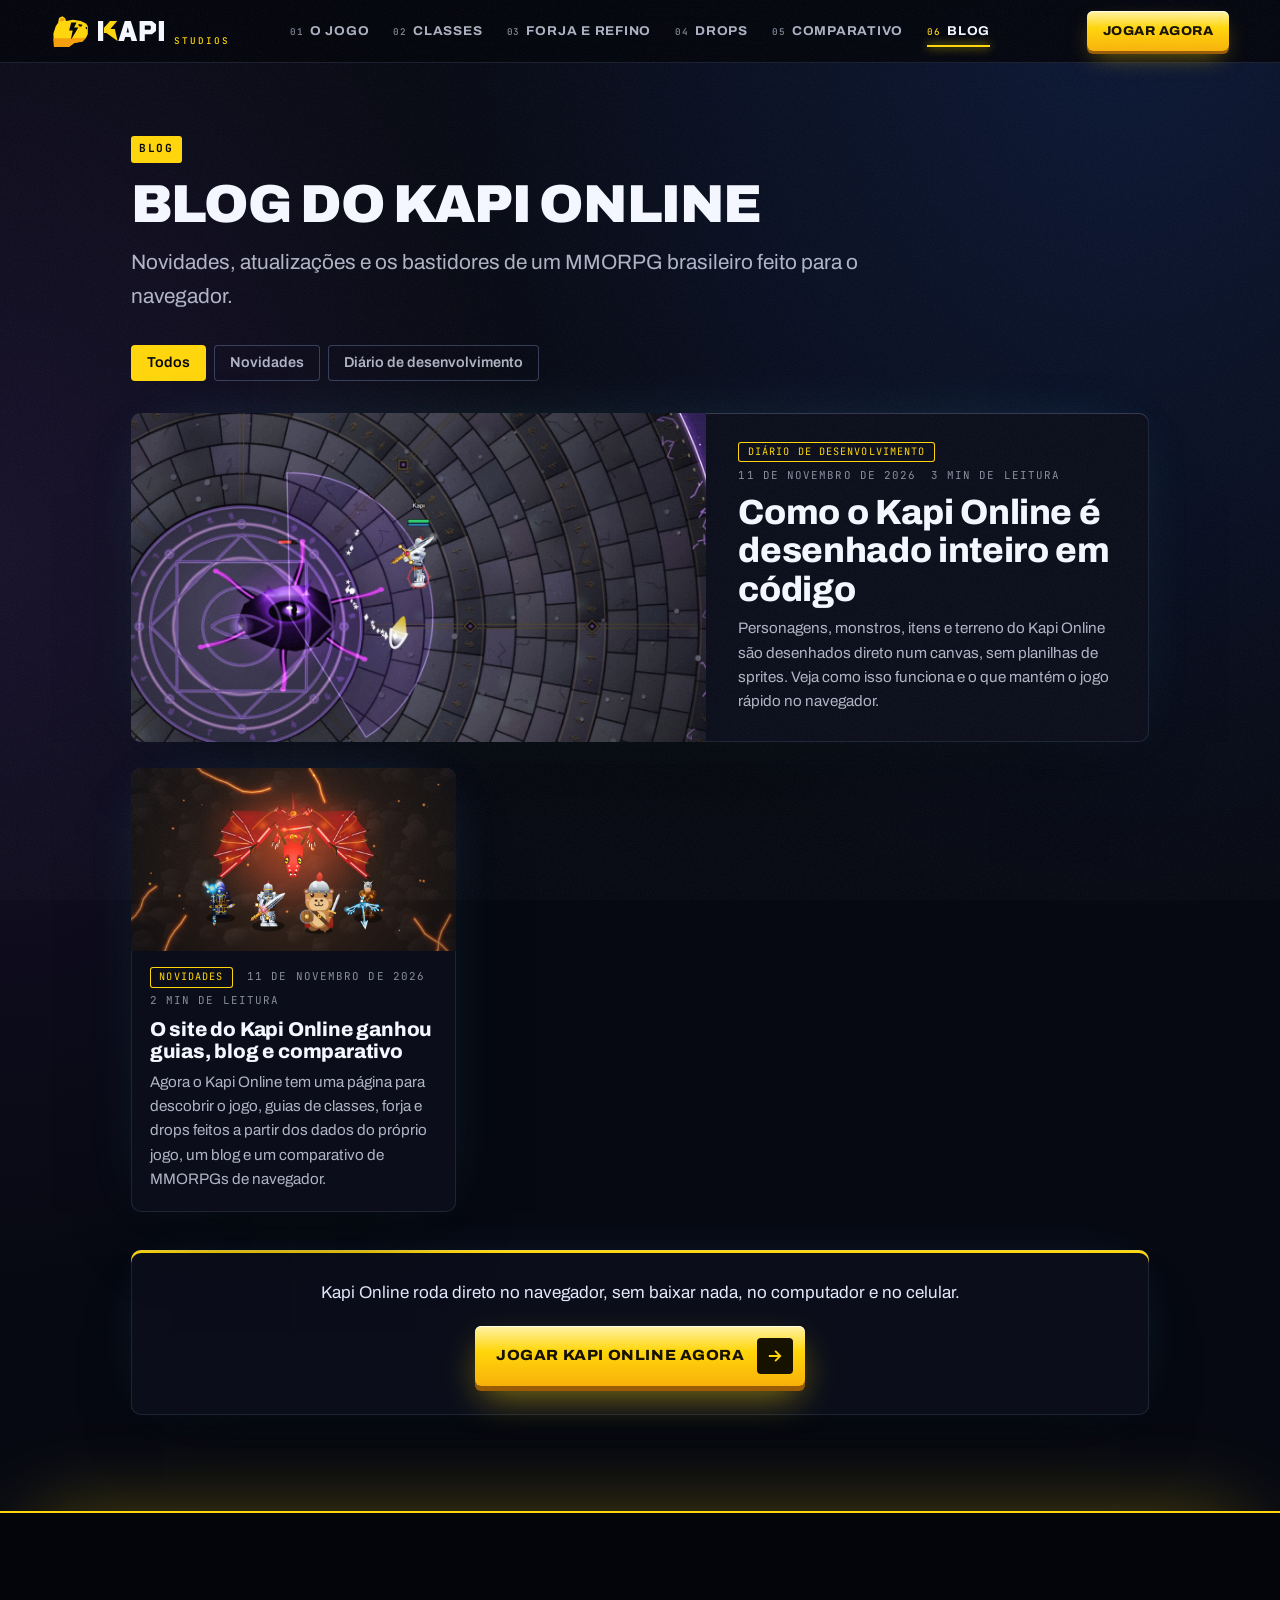
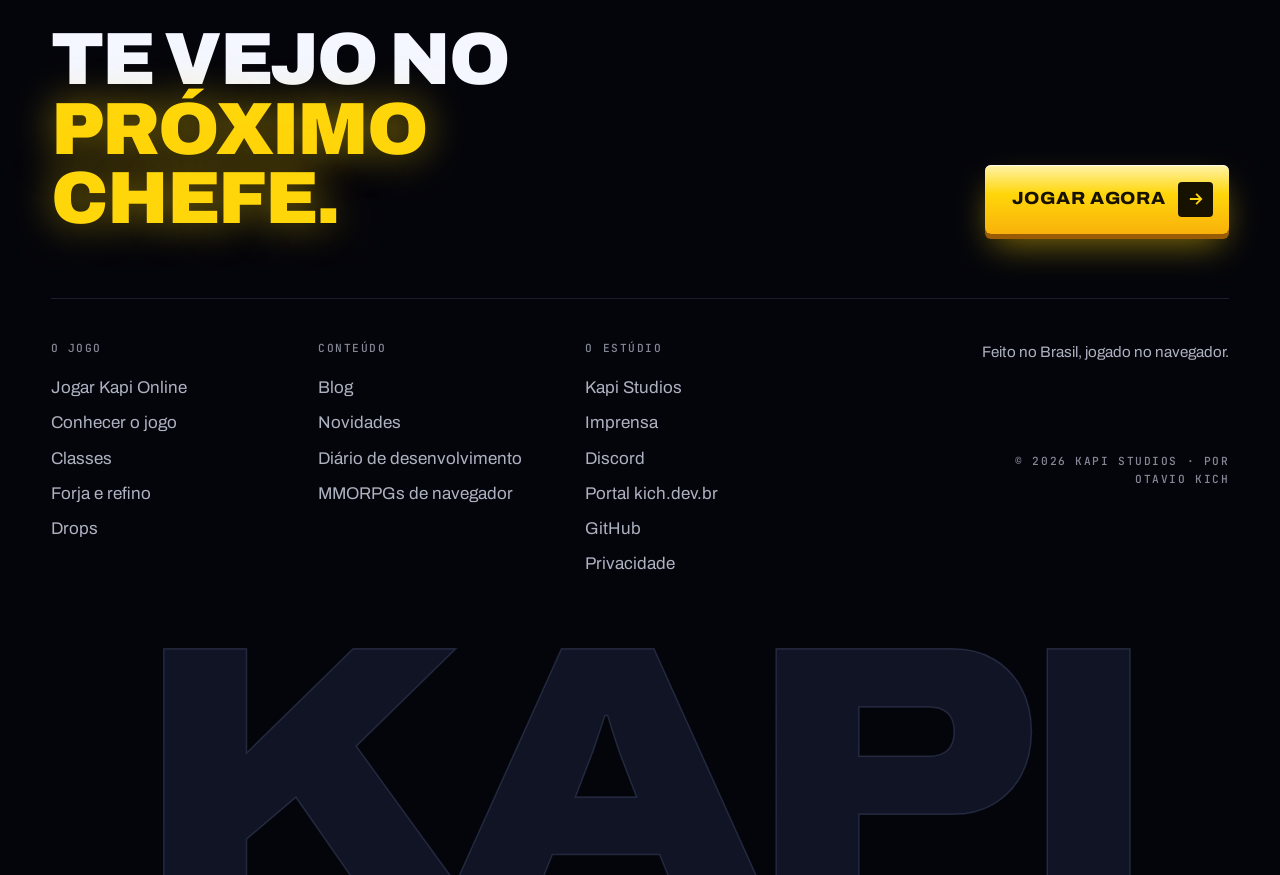
==== commit ddaaefb4: "feat: sync latest updates from 2mmorpgexport (2026-11-11)" ====
--- a/blog/index.html
+++ b/blog/index.html
@@ -22,7 +22,7 @@
 <link rel="preconnect" href="https://fonts.googleapis.com">
 <link rel="preconnect" href="https://fonts.gstatic.com" crossorigin>
 <link href="https://fonts.googleapis.com/css2?family=Archivo:wdth,wght@62..125,100..900&family=JetBrains+Mono:wght@400;500;700&display=swap" rel="stylesheet">
-<link rel="stylesheet" href="/assets/site.css?v=2c4f2793">
+<link rel="stylesheet" href="/assets/site.css?v=62144256">
 <script>document.documentElement.classList.add('js');(function(){try{var K='kapi_acq',M=2592e6,R=/^[a-z0-9][a-z0-9_-]{0,63}$/,now=Date.now(),s=JSON.parse(localStorage.getItem(K)||'null');if(s&&R.test(s.ref)&&now-Number(s.seenAt)<M)return;var q=new URLSearchParams(location.search),r=(q.get('ref')||q.get('utm_source')||'').trim().toLowerCase();if(R.test(r))localStorage.setItem(K,JSON.stringify({ref:r,landing:location.pathname,seenAt:now}))}catch(e){}})();</script>
 <script type="application/ld+json">{"@context":"https://schema.org","@type":"BreadcrumbList","itemListElement":[{"@type":"ListItem","position":1,"name":"Kapi Studios","item":"https://kapistudios.kich.dev.br/"},{"@type":"ListItem","position":2,"name":"Blog","item":"https://kapistudios.kich.dev.br/blog/"}]}</script>
 
@@ -70,6 +70,7 @@
 </ul></div>
 <div class="footer-col"><p class="mono">o estúdio</p><ul>
 <li><a href="/">Kapi Studios</a></li>
+<li><a href="/imprensa/">Imprensa</a></li>
 <li><a href="https://discord.gg/JKZxhSctuv" rel="noopener noreferrer">Discord</a></li>
 <li><a href="https://kich.dev.br" rel="noopener noreferrer">Portal kich.dev.br</a></li>
 <li><a href="https://github.com/tavmata" rel="noopener noreferrer">GitHub</a></li>
--- a/assets/site.css
+++ b/assets/site.css
@@ -237,6 +237,47 @@
 .footer-note{justify-self:end;max-width:30ch;text-align:right;color:var(--text-soft);display:grid;gap:1rem;font-size:.95rem}
 .footer-wordmark{position:relative;z-index:1;display:flex;justify-content:center;font-family:var(--font-display);font-size:clamp(6rem,27vw,30rem);font-weight:900;font-stretch:118%;text-transform:uppercase;line-height:.74;letter-spacing:-.04em;color:var(--void-800);-webkit-text-stroke:1.5px rgba(160,185,255,.16);user-select:none;transform:translateY(10%);margin:0}
 
+/* press kit */
+.display-sm{font-family:var(--font-display);font-weight:900;text-transform:uppercase;letter-spacing:-.02em;line-height:1;color:var(--ice-50);text-wrap:balance;font-size:clamp(1.4rem,1rem + 1.4vw,2.1rem)}
+.press-h{margin:3rem 0 1rem;scroll-margin-top:6rem}
+.press-sub{margin:2rem 0 .8rem;font-size:1.05rem;font-weight:800;text-transform:uppercase;color:var(--ice-50)}
+.press-hero{display:grid;grid-template-columns:1fr auto;gap:1.4rem;align-items:center;padding:1.6rem;box-shadow:var(--shadow-plate),inset 0 3px 0 var(--volt);scroll-margin-top:6rem}
+.press-hero p{color:var(--text-soft);margin-top:.5rem;max-width:58ch}
+.press-dl{display:inline-flex;flex-direction:column;gap:.15rem;padding:.8rem 1.2rem;border-radius:var(--radius-sm);background:var(--volt);color:var(--void-950);text-decoration:none;font-weight:800;box-shadow:0 5px 0 var(--volt-shadow);transition:transform .2s var(--ease-spring),box-shadow .2s}
+.press-dl small{font-family:var(--font-mono);font-size:.66rem;font-weight:500;letter-spacing:.06em;opacity:.8}
+.press-dl:hover{color:var(--void-950);background:var(--volt-hot);transform:translateY(-2px)}
+.press-dl:active{transform:translateY(3px);box-shadow:0 1px 0 var(--volt-shadow)}
+.press-dls{display:flex;flex-wrap:wrap;gap:.8rem;margin-top:1rem}
+.press-dls .press-dl{background:var(--void-850);color:var(--ice-50);box-shadow:inset 0 0 0 1.5px var(--hairline-strong)}
+.press-dls .press-dl:hover{box-shadow:inset 0 0 0 1.5px var(--volt);color:var(--volt);background:var(--void-800)}
+.press-facts{min-width:0}
+.press-facts th{width:11rem;text-align:left;vertical-align:top}
+.press-text{padding:1.1rem 1.3rem;margin-bottom:.9rem;border-radius:var(--radius-sm);background:var(--void-850);box-shadow:inset 0 0 0 1px var(--hairline)}
+.press-text .mono{margin-bottom:.5rem;color:var(--volt)}
+.press-text p:last-child{color:var(--text);line-height:1.7;max-width:80ch;user-select:all}
+.press-angles{display:grid;grid-template-columns:repeat(auto-fit,minmax(260px,1fr));gap:14px}
+.press-angles .panel{margin:0;padding:1.3rem 1.3rem 1.1rem}
+.press-angles h3{font-size:1.05rem;font-weight:800;color:var(--ice-50);margin-bottom:.5rem}
+.press-angles p{color:var(--text-soft);font-size:.95rem;line-height:1.6}
+.press-shots,.press-art{display:grid;grid-template-columns:repeat(auto-fill,minmax(250px,1fr));gap:14px}
+.press-art{grid-template-columns:repeat(auto-fill,minmax(200px,1fr));align-items:start}
+.press-shot{margin:0;border-radius:var(--radius-sm);overflow:hidden;background:var(--void-850);box-shadow:inset 0 0 0 1px var(--hairline)}
+.press-shot img{width:100%;aspect-ratio:16/9;object-fit:cover;transition:transform .4s var(--ease-out)}
+.press-art .press-shot img{aspect-ratio:auto}
+.press-logo img{padding:1rem;background:repeating-conic-gradient(var(--void-800) 0 25%,var(--void-850) 0 50%) 50%/18px 18px}
+.press-shot a:hover img{transform:scale(1.03)}
+.press-shot figcaption{display:flex;justify-content:space-between;gap:.6rem;padding:.6rem .8rem;font-size:.85rem;color:var(--text-soft)}
+.press-shot figcaption a{font-family:var(--font-mono);font-size:.7rem;text-decoration:none}
+.press-video{border-radius:var(--radius-md);overflow:hidden;box-shadow:var(--shadow-plate);background:var(--void-950)}
+.press-video video{width:100%;height:auto;aspect-ratio:16/9}
+.press-prose{max-width:72ch}
+.press-contact p:first-child{font-size:1.1rem;color:var(--ice-50)}
+.press-contact p{margin-bottom:.6rem}
+@media (max-width:640px){
+  .press-hero{grid-template-columns:1fr}
+  .press-facts th{width:auto;white-space:normal}
+}
+
 /* reveal on scroll: only hidden when the script marked the page, so crawlers and no-JS readers see everything */
 .js .reveal{opacity:0;transform:translateY(30px) scale(.96);transition:opacity .4s var(--ease-out),transform .6s var(--ease-snap)}
 .js .reveal.in{opacity:1;transform:none}
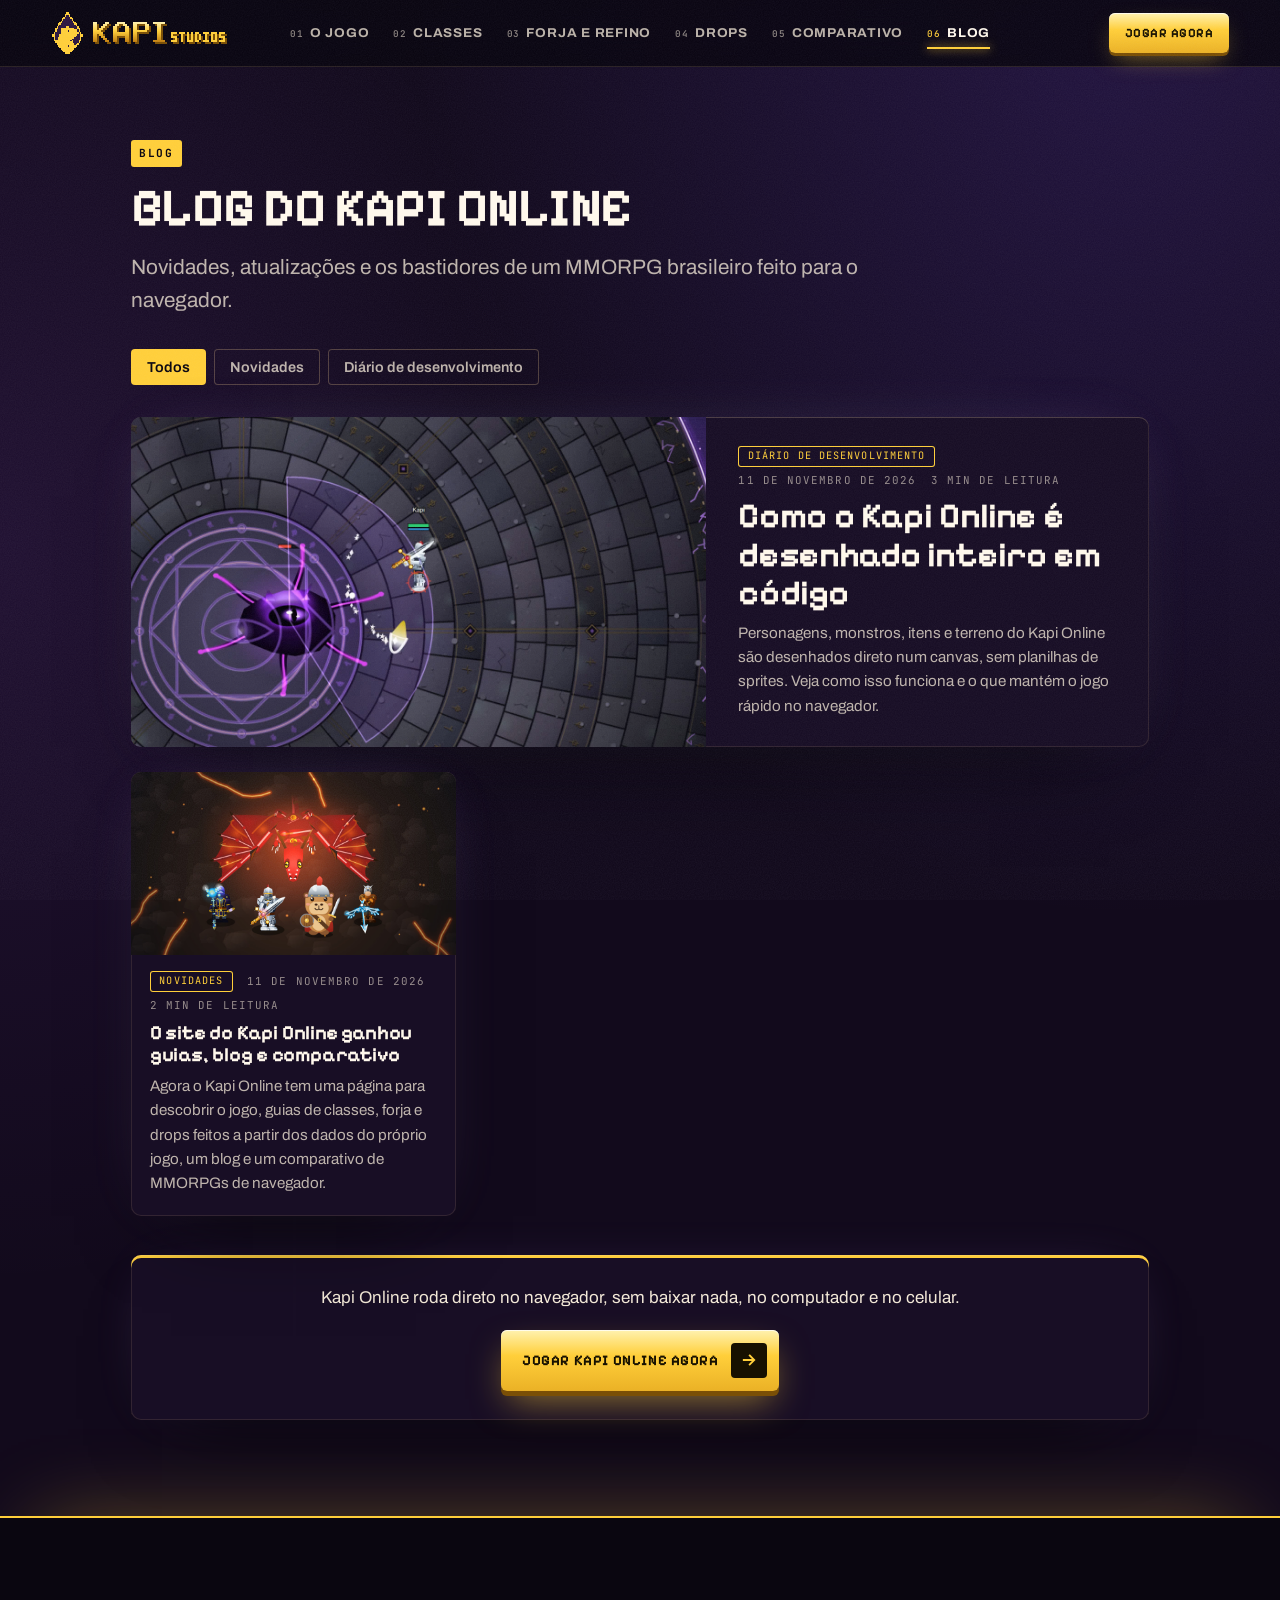
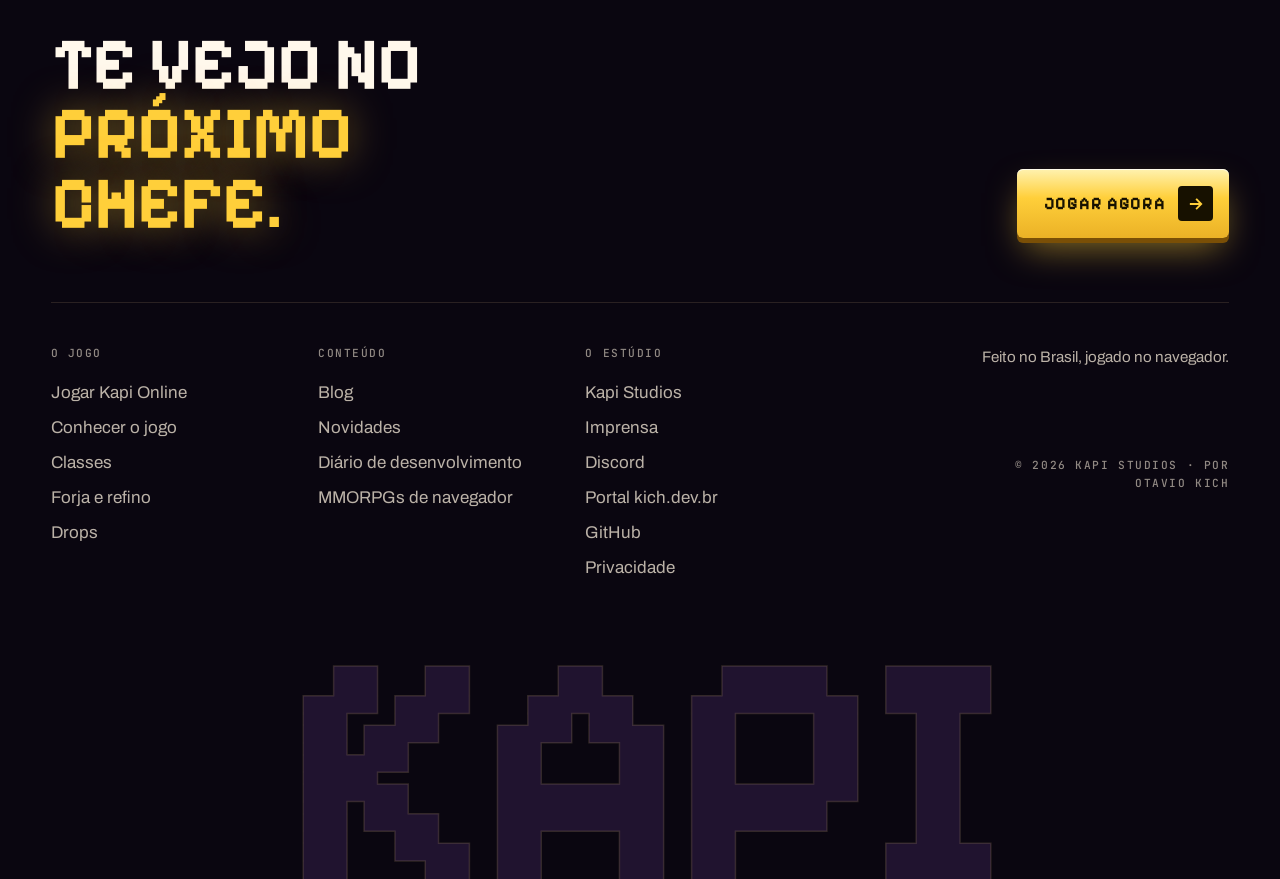
==== commit fbf65747: "feat: sync latest updates from 2mmorpgexport (2026-11-17)" ====
--- a/blog/index.html
+++ b/blog/index.html
@@ -5,7 +5,7 @@
 <meta name="viewport" content="width=device-width, initial-scale=1">
 <title>Blog do Kapi Online: novidades e diário de desenvolvimento</title>
 <meta name="description" content="Novidades, atualizações e o diário de desenvolvimento do Kapi Online, o MMORPG brasileiro de navegador.">
-<meta name="theme-color" content="#070912">
+<meta name="theme-color" content="#120a1c">
 <link rel="canonical" href="https://kapistudios.kich.dev.br/blog/">
 <meta property="og:type" content="website">
 <meta property="og:site_name" content="Kapi Studios">
@@ -21,8 +21,8 @@
 <link rel="icon" type="image/svg+xml" href="/assets/favicon.svg">
 <link rel="preconnect" href="https://fonts.googleapis.com">
 <link rel="preconnect" href="https://fonts.gstatic.com" crossorigin>
-<link href="https://fonts.googleapis.com/css2?family=Archivo:wdth,wght@62..125,100..900&family=JetBrains+Mono:wght@400;500;700&display=swap" rel="stylesheet">
-<link rel="stylesheet" href="/assets/site.css?v=62144256">
+<link href="https://fonts.googleapis.com/css2?family=Archivo:wdth,wght@62..125,100..900&family=JetBrains+Mono:wght@400;500;700&family=Pixelify+Sans:wght@400..700&display=swap" rel="stylesheet">
+<link rel="stylesheet" href="/assets/site.css?v=1bf7182a">
 <script>document.documentElement.classList.add('js');(function(){try{var K='kapi_acq',M=2592e6,R=/^[a-z0-9][a-z0-9_-]{0,63}$/,now=Date.now(),s=JSON.parse(localStorage.getItem(K)||'null');if(s&&R.test(s.ref)&&now-Number(s.seenAt)<M)return;var q=new URLSearchParams(location.search),r=(q.get('ref')||q.get('utm_source')||'').trim().toLowerCase();if(R.test(r))localStorage.setItem(K,JSON.stringify({ref:r,landing:location.pathname,seenAt:now}))}catch(e){}})();</script>
 <script type="application/ld+json">{"@context":"https://schema.org","@type":"BreadcrumbList","itemListElement":[{"@type":"ListItem","position":1,"name":"Kapi Studios","item":"https://kapistudios.kich.dev.br/"},{"@type":"ListItem","position":2,"name":"Blog","item":"https://kapistudios.kich.dev.br/blog/"}]}</script>
 
@@ -31,7 +31,7 @@
 <a class="skip-link" href="#conteudo">Pular direto pro conteúdo</a>
 <div class="grain" aria-hidden="true"></div>
 <header class="site-header" id="site-header">
-<a href="/" class="brand" aria-label="Kapi Studios, página inicial"><img src="/assets/kapi-mark.svg" alt="" width="38" height="38" class="brand-mark"><img src="/assets/kapi-wordmark.svg" alt="" width="66" height="20" class="brand-type"><span class="brand-sub">studios</span></a>
+<a href="/" class="brand" aria-label="Kapi Studios, página inicial"><img src="/assets/kapi-mark.svg" alt="" width="33" height="44" class="brand-mark"><img src="/assets/kapi-wordmark.svg" alt="" width="134" height="22" class="brand-type brand-type-full"><img src="/assets/kapi-wordmark-short.svg" alt="" width="74" height="22" class="brand-type brand-type-short"></a>
 <nav class="main-nav" id="main-nav" aria-label="Navegação principal"><a class="nav-link" href="/mmorpg/"><span class="nav-num">01</span>O jogo</a><a class="nav-link" href="/mmorpg/classes/"><span class="nav-num">02</span>Classes</a><a class="nav-link" href="/mmorpg/forja/"><span class="nav-num">03</span>Forja e refino</a><a class="nav-link" href="/mmorpg/drops/"><span class="nav-num">04</span>Drops</a><a class="nav-link" href="/mmorpg/melhores-mmorpgs-de-navegador/"><span class="nav-num">05</span>Comparativo</a><a class="nav-link" href="/blog/" aria-current="page"><span class="nav-num">06</span>Blog</a></nav>
 <div class="header-actions">
 <a class="btn btn-primary btn-sm" href="https://mmorpg.kich.dev.br/"><span>Jogar agora</span></a>
--- a/assets/site.css
+++ b/assets/site.css
@@ -2,22 +2,22 @@
    Same palette, type and surfaces as ../style.css, kept apart so these pages stay light:
    storm night, volt yellow, electric blue, heavy upright Archivo headings, mono labels. No italics. */
 :root{
-  --void-950:#04050b;--void-900:#070912;--void-850:#0b0e1a;--void-800:#101425;--void-700:#1a2038;--void-600:#283056;
-  --ice-50:#f4f7ff;--ice-100:#e3e9fb;--ice-300:#aab6d8;
-  --volt:#ffd60a;--volt-hot:#fff3a8;--volt-deep:#f59e0b;--volt-shadow:#9a5b06;--arc:#4cc9ff;--arc-deep:#2563eb;--plasma:#a855f7;--ember:#ff4d2e;
-  --bg:var(--void-900);--text:var(--ice-100);--text-soft:rgba(227,233,251,.76);--text-faint:rgba(227,233,251,.58);
-  --hairline:rgba(160,185,255,.14);--hairline-strong:rgba(160,185,255,.28);
-  --font-display:'Archivo','Arial Black',Impact,sans-serif;
+  --void-950:#0a0610;--void-900:#120a1c;--void-850:#180e25;--void-800:#20132f;--void-700:#2e1d44;--void-600:#45305f;
+  --ice-50:#fff8ec;--ice-100:#f3e9d8;--ice-300:#c9b8a3;
+  --volt:#ffcf3a;--volt-hot:#fff2b0;--volt-deep:#e0a21c;--volt-shadow:#7a4f06;--arc:#c4a3ff;--arc-deep:#7c4dff;--plasma:#a855f7;--ember:#ff4d2e;
+  --bg:var(--void-900);--text:var(--ice-100);--text-soft:rgba(243,233,216,.76);--text-faint:rgba(243,233,216,.58);
+  --hairline:rgba(232,196,140,.14);--hairline-strong:rgba(232,196,140,.28);
+  --font-display:'Pixelify Sans','Archivo','Arial Black',Impact,sans-serif;
   --font-body:'Archivo',ui-sans-serif,system-ui,-apple-system,sans-serif;
   --font-mono:'JetBrains Mono',ui-monospace,'SFMono-Regular',monospace;
   --gutter:clamp(1.25rem,.6rem + 3.2vw,4rem);
   --radius-sm:6px;--radius-md:10px;--radius-lg:16px;
-  --shadow-plate:inset 0 0 0 1px rgba(160,185,255,.12),inset 0 1px 0 rgba(200,220,255,.12),0 40px 80px -40px rgba(0,0,0,.85),0 0 60px -30px rgba(76,201,255,.3);
+  --shadow-plate:inset 0 0 0 1px rgba(232,196,140,.12),inset 0 1px 0 rgba(255,236,200,.12),0 40px 80px -40px rgba(0,0,0,.85),0 0 60px -30px rgba(196,163,255,.3);
   --ease-out:cubic-bezier(.22,1,.36,1);--ease-spring:cubic-bezier(.34,1.56,.64,1);--ease-snap:cubic-bezier(.2,1.5,.3,1)
 }
 *,*::before,*::after{box-sizing:border-box;margin:0;padding:0}
 html{background:var(--void-950);font-size:16px;scroll-behavior:smooth;-webkit-text-size-adjust:100%}
-body{background:radial-gradient(90% 60% at 88% 0%,rgba(37,99,235,.16),transparent 62%),radial-gradient(70% 50% at 0% 22%,rgba(168,85,247,.1),transparent 60%),var(--bg);color:var(--text);font-family:var(--font-body);font-size:1.0625rem;line-height:1.6;-webkit-font-smoothing:antialiased;overflow-x:hidden;text-rendering:optimizeLegibility}
+body{background:radial-gradient(90% 60% at 88% 0%,rgba(124,77,255,.16),transparent 62%),radial-gradient(70% 50% at 0% 22%,rgba(168,85,247,.1),transparent 60%),var(--bg);color:var(--text);font-family:var(--font-body);font-size:1.0625rem;line-height:1.6;-webkit-font-smoothing:antialiased;overflow-x:hidden;text-rendering:optimizeLegibility}
 img,video,svg{display:block;max-width:100%}
 img{height:auto}
 button{font:inherit;color:inherit;background:none;border:0;cursor:pointer}
@@ -53,11 +53,11 @@
 .btn-icon{display:grid;place-items:center;width:2.2rem;height:2.2rem;border-radius:4px}
 .btn-icon svg{transition:transform .35s var(--ease-snap)}
 .btn:hover .btn-icon svg{transform:translateX(4px) scale(1.15)}
-.btn-primary{background:linear-gradient(180deg,var(--volt-hot) 0%,var(--volt) 42%,var(--volt-deep) 130%);color:#171100;box-shadow:inset 0 1px 0 rgba(255,255,255,.75),0 5px 0 var(--volt-shadow),0 16px 36px -8px rgba(255,214,10,.55)}
-.btn-primary:hover{color:#171100;filter:brightness(1.06);box-shadow:inset 0 1px 0 rgba(255,255,255,.8),0 5px 0 var(--volt-shadow),0 0 0 3px rgba(255,214,10,.22),0 22px 50px -8px rgba(255,214,10,.8)}
-.btn-primary:active{box-shadow:inset 0 1px 0 rgba(255,255,255,.6),0 1px 0 var(--volt-shadow),0 6px 16px -6px rgba(255,214,10,.6)}
+.btn-primary{background:linear-gradient(180deg,var(--volt-hot) 0%,var(--volt) 42%,var(--volt-deep) 130%);color:#171100;box-shadow:inset 0 1px 0 rgba(255,255,255,.75),0 5px 0 var(--volt-shadow),0 16px 36px -8px rgba(255,207,58,.55)}
+.btn-primary:hover{color:#171100;filter:brightness(1.06);box-shadow:inset 0 1px 0 rgba(255,255,255,.8),0 5px 0 var(--volt-shadow),0 0 0 3px rgba(255,207,58,.22),0 22px 50px -8px rgba(255,207,58,.8)}
+.btn-primary:active{box-shadow:inset 0 1px 0 rgba(255,255,255,.6),0 1px 0 var(--volt-shadow),0 6px 16px -6px rgba(255,207,58,.6)}
 .btn-primary .btn-icon{background:#171100;color:var(--volt)}
-.btn-ink{background:var(--void-800);color:var(--ice-50);box-shadow:inset 0 0 0 1.5px var(--arc),0 5px 0 #0c2a45,0 16px 36px -10px rgba(76,201,255,.5)}
+.btn-ink{background:var(--void-800);color:var(--ice-50);box-shadow:inset 0 0 0 1.5px var(--arc),0 5px 0 #0c2a45,0 16px 36px -10px rgba(196,163,255,.5)}
 .btn-ink:hover{color:var(--ice-50);background:var(--void-700)}
 .btn-ink:active{box-shadow:inset 0 0 0 1.5px var(--arc),0 1px 0 #0c2a45}
 .btn-ink .btn-icon{background:var(--arc);color:var(--void-950)}
@@ -65,15 +65,16 @@
 .btn-quiet:hover{color:var(--ice-50)}
 .play-disc{display:grid;place-items:center;width:2.6rem;height:2.6rem;border-radius:var(--radius-sm);border:1.5px solid var(--hairline-strong);transition:background .25s,color .25s,border-color .25s,transform .3s var(--ease-spring)}
 .btn-quiet:hover .play-disc{background:var(--arc);border-color:var(--arc);color:var(--void-950);transform:scale(1.08)}
-.btn-sm{padding:.6rem 1rem;font-size:.8rem;box-shadow:inset 0 1px 0 rgba(255,255,255,.75),0 3px 0 var(--volt-shadow),0 10px 24px -8px rgba(255,214,10,.55)}
+.btn-sm{padding:.6rem 1rem;font-size:.8rem;box-shadow:inset 0 1px 0 rgba(255,255,255,.75),0 3px 0 var(--volt-shadow),0 10px 24px -8px rgba(255,207,58,.55)}
 .btn-sm:active{transform:translateY(2px)}
 
 /* header */
-.site-header{position:sticky;top:0;z-index:100;display:grid;grid-template-columns:1fr auto 1fr;align-items:center;gap:1rem;padding:.7rem var(--gutter);background:rgba(4,5,11,.88);backdrop-filter:blur(14px) saturate(1.2);-webkit-backdrop-filter:blur(14px) saturate(1.2);border-bottom:1px solid var(--hairline)}
+.site-header{position:sticky;top:0;z-index:100;display:grid;grid-template-columns:1fr auto 1fr;align-items:center;gap:1rem;padding:.7rem var(--gutter);background:rgba(10,6,16,.88);backdrop-filter:blur(14px) saturate(1.2);-webkit-backdrop-filter:blur(14px) saturate(1.2);border-bottom:1px solid var(--hairline)}
 .brand{display:inline-flex;align-items:center;gap:.6rem;text-decoration:none;justify-self:start}
-.brand-mark{width:38px;height:38px;transition:transform .35s var(--ease-spring),filter .3s}
-.brand-type{width:auto;height:20px}
-.brand:hover .brand-mark{transform:scale(1.12) rotate(-6deg);filter:drop-shadow(0 0 12px rgba(255,214,10,.7))}
+.brand-mark{width:33px;height:44px;image-rendering:pixelated;transition:transform .35s var(--ease-spring),filter .3s}
+.brand-type{width:auto;height:22px;image-rendering:pixelated}
+.brand-type-short{display:none}
+.brand:hover .brand-mark{transform:scale(1.12) rotate(-6deg);filter:drop-shadow(0 0 12px rgba(255,207,58,.7))}
 .brand-sub{align-self:flex-end;padding-bottom:1px;font-family:var(--font-mono);font-size:.58rem;font-weight:500;letter-spacing:.22em;text-transform:uppercase;color:var(--volt)}
 .main-nav{display:flex;gap:.1rem}
 .nav-link{position:relative;display:inline-flex;align-items:baseline;gap:.4rem;padding:.5rem .7rem;font-size:.8rem;font-weight:700;font-stretch:105%;letter-spacing:.06em;text-transform:uppercase;color:var(--text-soft);text-decoration:none;white-space:nowrap;transition:color .2s}
@@ -84,7 +85,7 @@
 .nav-link[aria-current="page"]{color:var(--ice-50)}
 .nav-link[aria-current="page"] .nav-num{color:var(--volt)}
 .header-actions{display:flex;align-items:center;gap:.75rem;justify-self:end}
-.nav-toggle{display:none;position:relative;width:44px;height:44px;border-radius:var(--radius-sm);box-shadow:inset 0 0 0 1.5px var(--hairline-strong);background:rgba(16,20,37,.8)}
+.nav-toggle{display:none;position:relative;width:44px;height:44px;border-radius:var(--radius-sm);box-shadow:inset 0 0 0 1.5px var(--hairline-strong);background:rgba(32,19,47,.8)}
 .nav-toggle span{position:absolute;left:12px;right:12px;height:2px;background:var(--ice-50);transition:transform .35s var(--ease-spring),top .25s var(--ease-out)}
 .nav-toggle span:first-child{top:17px}
 .nav-toggle span:last-child{top:25px}
@@ -94,7 +95,7 @@
 /* hero (game hub) */
 .hero{position:relative;overflow:hidden;min-height:min(84vh,720px);display:grid;place-items:center;text-align:center;isolation:isolate}
 .hero-bg{position:absolute;inset:0;z-index:-2;background-size:cover;background-position:center 35%}
-.hero::after{content:"";position:absolute;inset:0;z-index:-1;background:radial-gradient(ellipse 72% 64% at 50% 52%,rgba(4,5,11,.72),transparent 80%),linear-gradient(180deg,rgba(4,5,11,.6) 0%,rgba(4,5,11,.3) 40%,rgba(7,9,18,.88) 86%,var(--void-900) 100%)}
+.hero::after{content:"";position:absolute;inset:0;z-index:-1;background:radial-gradient(ellipse 72% 64% at 50% 52%,rgba(10,6,16,.72),transparent 80%),linear-gradient(180deg,rgba(10,6,16,.6) 0%,rgba(10,6,16,.3) 40%,rgba(18,10,28,.88) 86%,var(--void-900) 100%)}
 .hero-in{position:relative;max-width:940px;padding:56px var(--gutter) 90px}
 .hero-logo{margin:0 auto 6px;width:min(200px,46vw);filter:drop-shadow(0 8px 18px rgba(0,0,0,.65))}
 .hero-tag{display:block;margin-bottom:18px;color:var(--volt)}
@@ -102,8 +103,8 @@
 .hero .lead{margin:0 auto 30px;color:var(--ice-100);text-shadow:0 2px 12px rgba(0,0,0,.9)}
 .hero-cta{display:flex;flex-wrap:wrap;justify-content:center;align-items:center;gap:14px 22px}
 .sparks{position:absolute;inset:0;z-index:-1;pointer-events:none}
-.sparks span{position:absolute;left:var(--x);top:var(--y);width:var(--s);height:var(--s);background:var(--volt);box-shadow:0 0 10px 3px rgba(255,214,10,.55);rotate:45deg;opacity:0;animation:drift var(--d) ease-in-out var(--dl) infinite}
-.sparks span:nth-child(odd){background:var(--arc);box-shadow:0 0 10px 3px rgba(76,201,255,.55)}
+.sparks span{position:absolute;left:var(--x);top:var(--y);width:var(--s);height:var(--s);background:var(--volt);box-shadow:0 0 10px 3px rgba(255,207,58,.55);rotate:45deg;opacity:0;animation:drift var(--d) ease-in-out var(--dl) infinite}
+.sparks span:nth-child(odd){background:var(--arc);box-shadow:0 0 10px 3px rgba(196,163,255,.55)}
 @keyframes drift{0%{opacity:0;transform:translate(0,0)}20%{opacity:.9}50%{transform:translate(var(--dx),-40px)}80%{opacity:.7}100%{opacity:0;transform:translate(calc(var(--dx) * -.6),-110px)}}
 
 /* page structure */
@@ -127,7 +128,7 @@
 .stats ul{display:grid;grid-template-columns:repeat(4,1fr);background:var(--void-850);border-radius:var(--radius-md);box-shadow:var(--shadow-plate),inset 0 3px 0 var(--volt);overflow:hidden}
 .stats li{padding:1.3rem .8rem;text-align:center;border-right:1px solid var(--hairline)}
 .stats li:last-child{border-right:0}
-.stats b{display:block;font-family:var(--font-display);font-weight:900;font-size:clamp(2rem,1.4rem + 2.4vw,3.2rem);line-height:1.05;color:var(--volt);text-shadow:0 0 30px rgba(255,214,10,.45)}
+.stats b{display:block;font-family:var(--font-display);font-weight:900;font-size:clamp(2rem,1.4rem + 2.4vw,3.2rem);line-height:1.05;color:var(--volt);text-shadow:0 0 30px rgba(255,207,58,.45)}
 
 /* class cards */
 .cards{display:grid;grid-template-columns:repeat(auto-fit,minmax(190px,1fr));gap:14px}
@@ -146,14 +147,14 @@
 .plate{background:var(--void-850)}
 .ladder{display:flex;align-items:flex-end;gap:5px;height:240px;padding:22px 16px 10px}
 .ladder .bar{flex:1;height:100%;display:flex;flex-direction:column;justify-content:flex-end;align-items:center;gap:5px}
-.ladder .bar i{display:block;width:100%;height:calc((100% - 22px) * var(--p));border-radius:3px 3px 0 0;background:linear-gradient(180deg,var(--volt-hot),var(--volt-deep));box-shadow:0 0 14px -2px rgba(255,214,10,.5)}
+.ladder .bar i{display:block;width:100%;height:calc((100% - 22px) * var(--p));border-radius:3px 3px 0 0;background:linear-gradient(180deg,var(--volt-hot),var(--volt-deep));box-shadow:0 0 14px -2px rgba(255,207,58,.5)}
 .ladder .bar.risk i{background:linear-gradient(180deg,#ff8a6a,#b3261a);box-shadow:0 0 14px -2px rgba(255,77,46,.5)}
 .ladder .bar b{font-family:var(--font-mono);font-size:.62rem;font-weight:500;color:var(--text-faint);height:17px}
 .ladder-cap{margin:0;padding:.8rem 1rem;font-size:.85rem;color:var(--text-soft);text-align:center;border-top:1px solid var(--hairline)}
 .ores{display:flex;flex-wrap:wrap;gap:.6rem;margin:1rem 0 1.4rem}
 .ore{display:inline-flex;align-items:center;gap:.5rem;padding:.35rem .8rem;border-radius:4px;background:var(--void-850);box-shadow:inset 0 0 0 1px var(--hairline-strong);font-size:.88rem}
 .ore i{width:11px;height:11px;border-radius:2px;rotate:45deg;background:var(--c);box-shadow:0 0 9px var(--c)}
-.manifesto-band{background:linear-gradient(180deg,transparent,rgba(76,201,255,.06),transparent)}
+.manifesto-band{background:linear-gradient(180deg,transparent,rgba(196,163,255,.06),transparent)}
 .manifesto{font-size:clamp(2rem,1.1rem + 3.6vw,4rem);margin-bottom:1.4rem}
 .manifesto-band p:not(.manifesto){color:var(--text-soft);max-width:56ch;margin-left:auto;margin-right:auto}
 .more-row{text-align:center;margin-top:1.6rem}
@@ -168,7 +169,7 @@
 caption{caption-side:top;text-align:left;padding:.7rem .9rem;color:var(--text-faint);font-size:.85rem}
 th,td{text-align:left;padding:.6rem .9rem;vertical-align:top;border-bottom:1px solid var(--hairline)}
 th{font-family:var(--font-mono);font-size:.68rem;font-weight:500;letter-spacing:.12em;text-transform:uppercase;color:var(--volt);background:var(--void-850);white-space:nowrap}
-tbody tr:nth-child(even){background:rgba(160,185,255,.03)}
+tbody tr:nth-child(even){background:rgba(232,196,140,.03)}
 td.num,th.num{text-align:right;white-space:nowrap}
 td.safe{color:#4ade80}
 td.risk{color:#ff8a6a}
@@ -184,7 +185,7 @@
 .cats a[aria-current="page"]{background:var(--volt);color:var(--void-950);box-shadow:none}
 .posts{display:grid;grid-template-columns:repeat(auto-fill,minmax(290px,1fr));gap:22px}
 .post-card{position:relative;display:flex;flex-direction:column;height:100%;border-radius:var(--radius-md);overflow:hidden;background:var(--void-850);box-shadow:var(--shadow-plate);transition:transform .3s var(--ease-spring),box-shadow .3s}
-.post-card:hover{transform:translateY(-6px);box-shadow:inset 0 0 0 1.5px var(--volt),0 40px 80px -40px rgba(0,0,0,.85),0 0 50px -16px rgba(255,214,10,.5)}
+.post-card:hover{transform:translateY(-6px);box-shadow:inset 0 0 0 1.5px var(--volt),0 40px 80px -40px rgba(0,0,0,.85),0 0 50px -16px rgba(255,207,58,.5)}
 .post-card img{width:100%;aspect-ratio:16/9;object-fit:cover}
 .post-card .body{padding:1rem 1.2rem 1.3rem;display:flex;flex-direction:column;gap:.5rem;flex:1}
 .post-card h3{margin:0;font-size:1.25rem}
@@ -212,7 +213,7 @@
 .prose ol{list-style:decimal}
 .prose li{margin-bottom:.45rem}
 .prose li::marker{color:var(--volt)}
-.prose blockquote{margin:1.4rem 0;padding:.6rem 1.2rem;border-left:3px solid var(--volt);background:rgba(255,214,10,.06);color:var(--ice-100);font-weight:600}
+.prose blockquote{margin:1.4rem 0;padding:.6rem 1.2rem;border-left:3px solid var(--volt);background:rgba(255,207,58,.06);color:var(--ice-100);font-weight:600}
 .prose code{font-family:var(--font-mono);font-size:.88em;background:var(--void-800);border:1px solid var(--hairline);border-radius:4px;padding:.08em .4em}
 .prose pre{overflow-x:auto;background:var(--void-850);border:1px solid var(--hairline);border-radius:var(--radius-sm);padding:1rem;margin-bottom:1rem}
 .prose pre code{border:0;padding:0;background:none}
@@ -225,17 +226,17 @@
 .pager .next{text-align:right}
 
 /* footer */
-.site-footer{position:relative;padding:clamp(4rem,3rem + 5vw,8rem) var(--gutter) 0;background:var(--void-950);border-top:2px solid var(--volt);box-shadow:0 -30px 80px -40px rgba(255,214,10,.35);overflow:hidden;overflow:clip;isolation:isolate;margin-top:2rem}
+.site-footer{position:relative;padding:clamp(4rem,3rem + 5vw,8rem) var(--gutter) 0;background:var(--void-950);border-top:2px solid var(--volt);box-shadow:0 -30px 80px -40px rgba(255,207,58,.35);overflow:hidden;overflow:clip;isolation:isolate;margin-top:2rem}
 .footer-top{position:relative;z-index:3;display:flex;justify-content:space-between;align-items:flex-end;gap:2rem;padding-bottom:clamp(2.5rem,5vw,5rem);border-bottom:1px solid var(--hairline)}
 .footer-invite{font-family:var(--font-display);font-weight:900;text-transform:uppercase;letter-spacing:-.025em;font-size:clamp(2.4rem,1.1rem + 4.4vw,5.6rem);max-width:12ch;line-height:.94;margin:0;color:var(--ice-50)}
-.footer-invite em{text-shadow:0 0 40px rgba(255,214,10,.5)}
+.footer-invite em{text-shadow:0 0 40px rgba(255,207,58,.5)}
 .footer-play{flex:none;padding:1.05rem 1rem 1.05rem 1.7rem;font-size:1.1rem}
 .footer-cols{position:relative;z-index:3;display:grid;grid-template-columns:1fr 1fr 1fr 1.6fr;gap:2rem;padding:2.6rem 0}
 .footer-col ul{margin-top:1rem;display:grid;gap:.5rem}
 .footer-col a{text-decoration:none;color:var(--text-soft);transition:color .2s}
 .footer-col a:hover{color:var(--volt)}
 .footer-note{justify-self:end;max-width:30ch;text-align:right;color:var(--text-soft);display:grid;gap:1rem;font-size:.95rem}
-.footer-wordmark{position:relative;z-index:1;display:flex;justify-content:center;font-family:var(--font-display);font-size:clamp(6rem,27vw,30rem);font-weight:900;font-stretch:118%;text-transform:uppercase;line-height:.74;letter-spacing:-.04em;color:var(--void-800);-webkit-text-stroke:1.5px rgba(160,185,255,.16);user-select:none;transform:translateY(10%);margin:0}
+.footer-wordmark{position:relative;z-index:1;display:flex;justify-content:center;font-family:var(--font-display);font-size:clamp(6rem,27vw,30rem);font-weight:900;font-stretch:118%;text-transform:uppercase;line-height:.74;letter-spacing:-.04em;color:var(--void-800);-webkit-text-stroke:1.5px rgba(232,196,140,.16);user-select:none;transform:translateY(10%);margin:0}
 
 /* press kit */
 .display-sm{font-family:var(--font-display);font-weight:900;text-transform:uppercase;letter-spacing:-.02em;line-height:1;color:var(--ice-50);text-wrap:balance;font-size:clamp(1.4rem,1rem + 1.4vw,2.1rem)}
@@ -285,7 +286,7 @@
 @media (max-width:1180px){
   .site-header{grid-template-columns:1fr auto}
   .nav-toggle{display:block}
-  .main-nav{display:none;position:absolute;top:100%;left:var(--gutter);right:var(--gutter);flex-direction:column;gap:.1rem;padding:.6rem;border-radius:var(--radius-md);background:rgba(4,5,11,.98);box-shadow:inset 0 0 0 1px var(--hairline-strong)}
+  .main-nav{display:none;position:absolute;top:100%;left:var(--gutter);right:var(--gutter);flex-direction:column;gap:.1rem;padding:.6rem;border-radius:var(--radius-md);background:rgba(10,6,16,.98);box-shadow:inset 0 0 0 1px var(--hairline-strong)}
   .main-nav.is-open{display:flex}
   .nav-link{padding:.8rem 1rem}
 }
@@ -306,6 +307,8 @@
   .pager{grid-template-columns:1fr}
   .footer-cols{grid-template-columns:1fr}
   .brand-sub{display:none}
+  .brand-type-full{display:none}
+  .brand-type-short{display:block}
   .header-actions .btn-sm{padding:.55rem .8rem}
 }
 @media (prefers-reduced-motion:reduce){
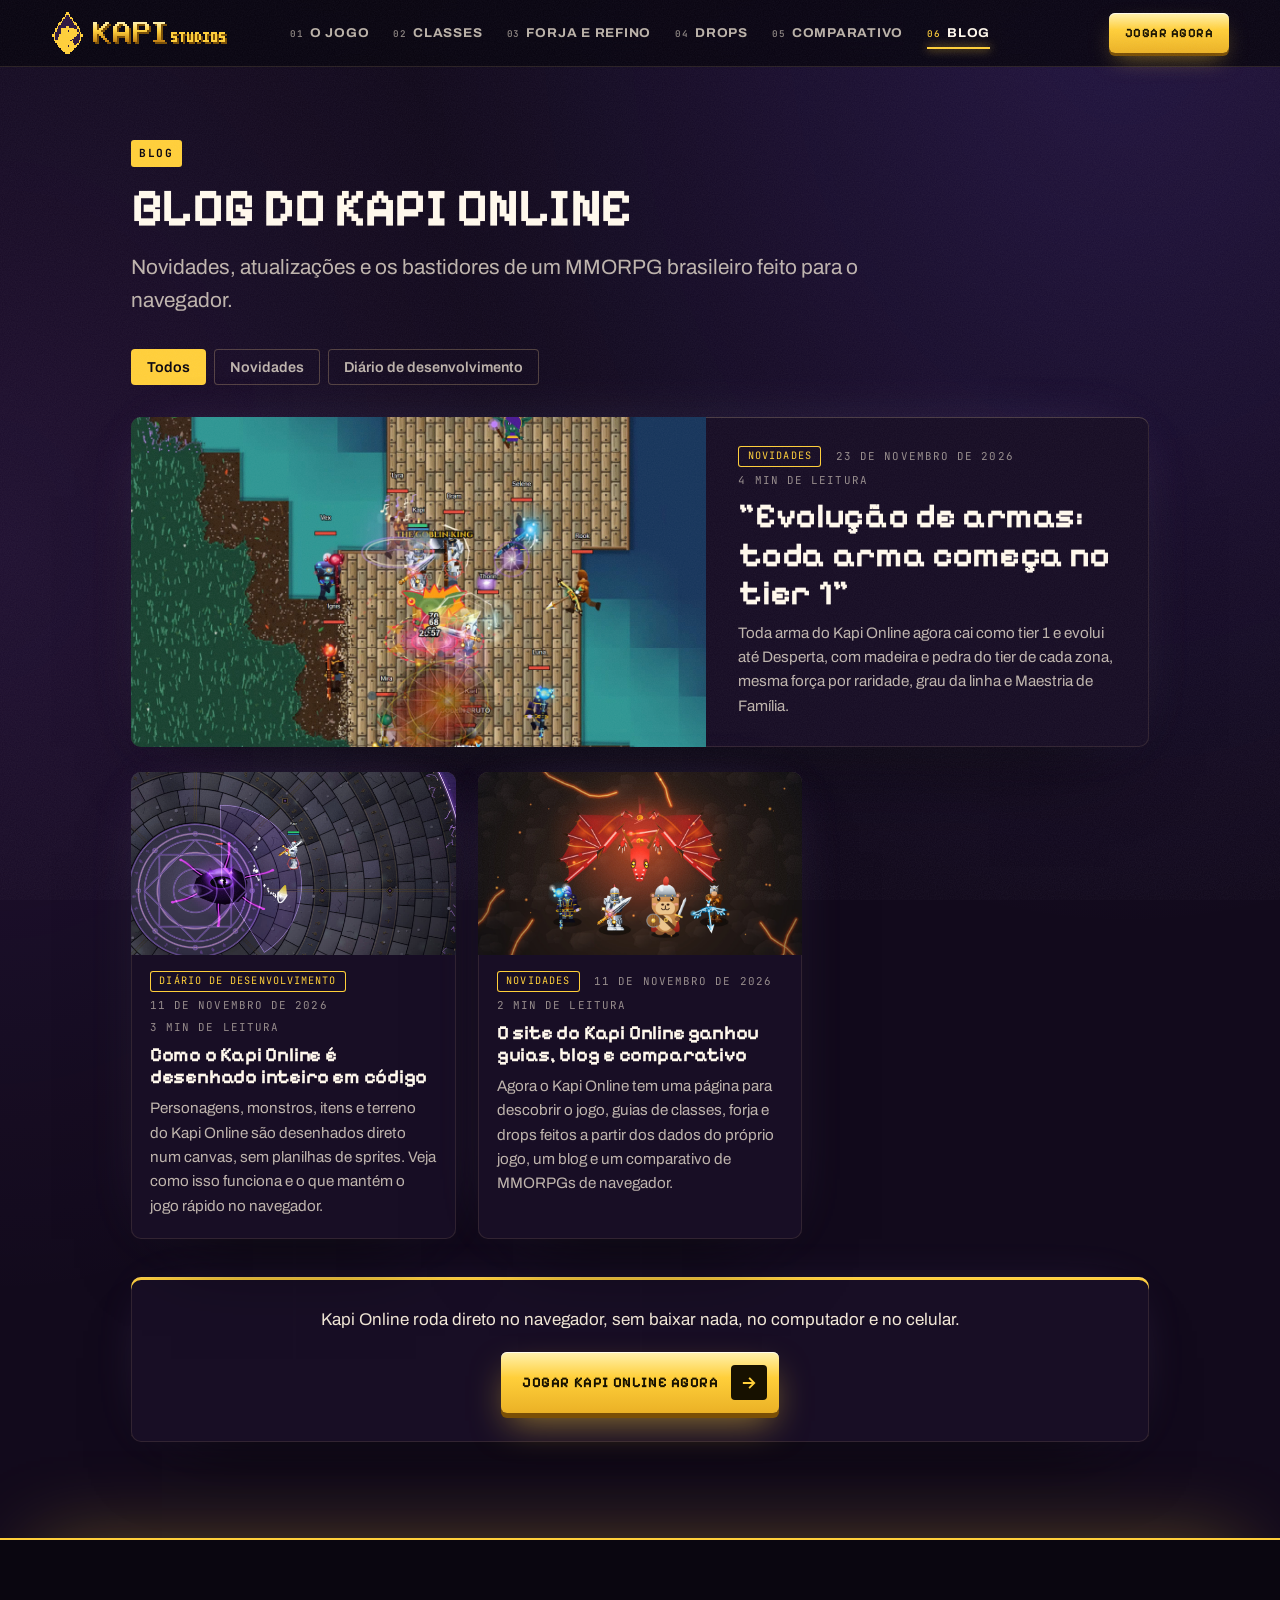
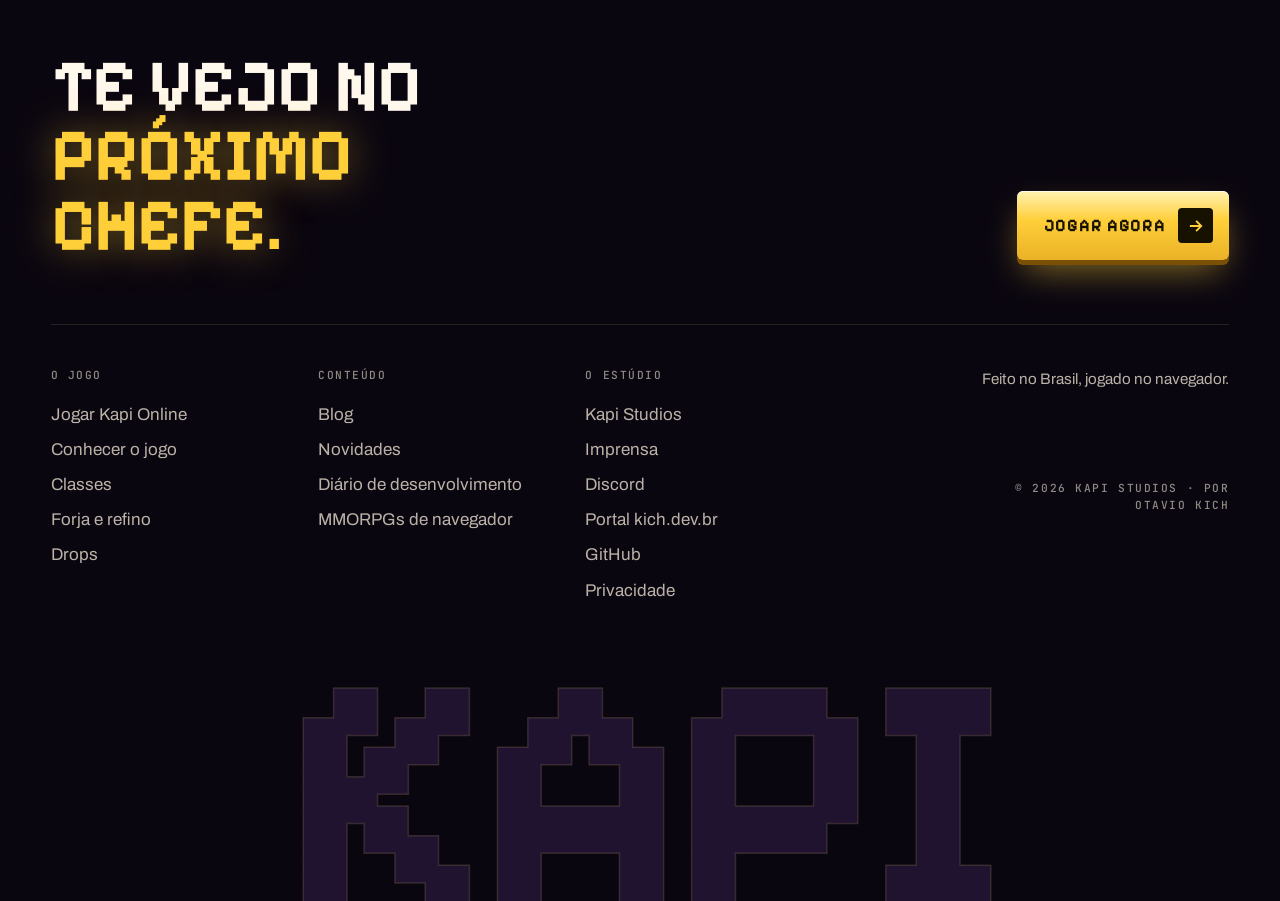
==== commit 6e558f1a: "feat: sync latest updates from 2mmorpgexport (2026-11-23)" ====
--- a/blog/index.html
+++ b/blog/index.html
@@ -45,8 +45,8 @@
 <p class="lead">Novidades, atualizações e os bastidores de um MMORPG brasileiro feito para o navegador.</p>
 </header>
 <ul class="cats" aria-label="Categorias"><li><a href="/blog/" aria-current="page">Todos</a></li><li><a href="/blog/categoria/novidades/">Novidades</a></li><li><a href="/blog/categoria/diario-de-desenvolvimento/">Diário de desenvolvimento</a></li></ul>
-<div class="reveal"><article class="post-card featured"><img src="/assets/mmorpg/void.jpg" alt="Um guerreiro enfrenta o Terror do Vazio numa arena de runas desenhada em código" loading="eager"><div class="body"><div class="meta"><span class="chip">Diário de desenvolvimento</span><time datetime="2026-11-11">11 de novembro de 2026</time><span>3 min de leitura</span></div><h3><a href="/blog/como-o-kapi-online-e-desenhado-em-codigo/">Como o Kapi Online é desenhado inteiro em código</a></h3><p>Personagens, monstros, itens e terreno do Kapi Online são desenhados direto num canvas, sem planilhas de sprites. Veja como isso funciona e o que mantém o jogo rápido no navegador.</p></div></article></div>
-<ul class="posts"><li class="reveal"><article class="post-card"><img src="/assets/mmorpg/hero.jpg" alt="Personagens das classes do Kapi Online diante de um dragão vermelho" loading="lazy"><div class="body"><div class="meta"><span class="chip">Novidades</span><time datetime="2026-11-11">11 de novembro de 2026</time><span>2 min de leitura</span></div><h3><a href="/blog/site-novo-guias-blog-comparativo/">O site do Kapi Online ganhou guias, blog e comparativo</a></h3><p>Agora o Kapi Online tem uma página para descobrir o jogo, guias de classes, forja e drops feitos a partir dos dados do próprio jogo, um blog e um comparativo de MMORPGs de navegador.</p></div></article></li></ul>
+<div class="reveal"><article class="post-card featured"><img src="/assets/mmorpg/raid.jpg" alt="Um grupo de aventureiros do Kapi Online enfrenta um chefe com suas armas" loading="eager"><div class="body"><div class="meta"><span class="chip">Novidades</span><time datetime="2026-11-23">23 de novembro de 2026</time><span>4 min de leitura</span></div><h3><a href="/blog/evolucao-de-armas-tier-1/">&quot;Evolução de armas: toda arma começa no tier 1&quot;</a></h3><p>Toda arma do Kapi Online agora cai como tier 1 e evolui até Desperta, com madeira e pedra do tier de cada zona, mesma força por raridade, grau da linha e Maestria de Família.</p></div></article></div>
+<ul class="posts"><li class="reveal"><article class="post-card"><img src="/assets/mmorpg/void.jpg" alt="Um guerreiro enfrenta o Terror do Vazio numa arena de runas desenhada em código" loading="lazy"><div class="body"><div class="meta"><span class="chip">Diário de desenvolvimento</span><time datetime="2026-11-11">11 de novembro de 2026</time><span>3 min de leitura</span></div><h3><a href="/blog/como-o-kapi-online-e-desenhado-em-codigo/">Como o Kapi Online é desenhado inteiro em código</a></h3><p>Personagens, monstros, itens e terreno do Kapi Online são desenhados direto num canvas, sem planilhas de sprites. Veja como isso funciona e o que mantém o jogo rápido no navegador.</p></div></article></li><li class="reveal"><article class="post-card"><img src="/assets/mmorpg/hero.jpg" alt="Personagens das classes do Kapi Online diante de um dragão vermelho" loading="lazy"><div class="body"><div class="meta"><span class="chip">Novidades</span><time datetime="2026-11-11">11 de novembro de 2026</time><span>2 min de leitura</span></div><h3><a href="/blog/site-novo-guias-blog-comparativo/">O site do Kapi Online ganhou guias, blog e comparativo</a></h3><p>Agora o Kapi Online tem uma página para descobrir o jogo, guias de classes, forja e drops feitos a partir dos dados do próprio jogo, um blog e um comparativo de MMORPGs de navegador.</p></div></article></li></ul>
 <aside class="cta"><p>Kapi Online roda direto no navegador, sem baixar nada, no computador e no celular.</p><a class="btn btn-primary" href="https://mmorpg.kich.dev.br/"><span>Jogar Kapi Online agora</span><span class="btn-icon"><svg width="18" height="18" viewBox="0 0 24 24" aria-hidden="true"><path d="M5 12h13M13 6l6 6-6 6" fill="none" stroke="currentColor" stroke-width="2.4" stroke-linecap="square" stroke-linejoin="miter"/></svg></span></a></aside>
 </main>
 <footer class="site-footer">
